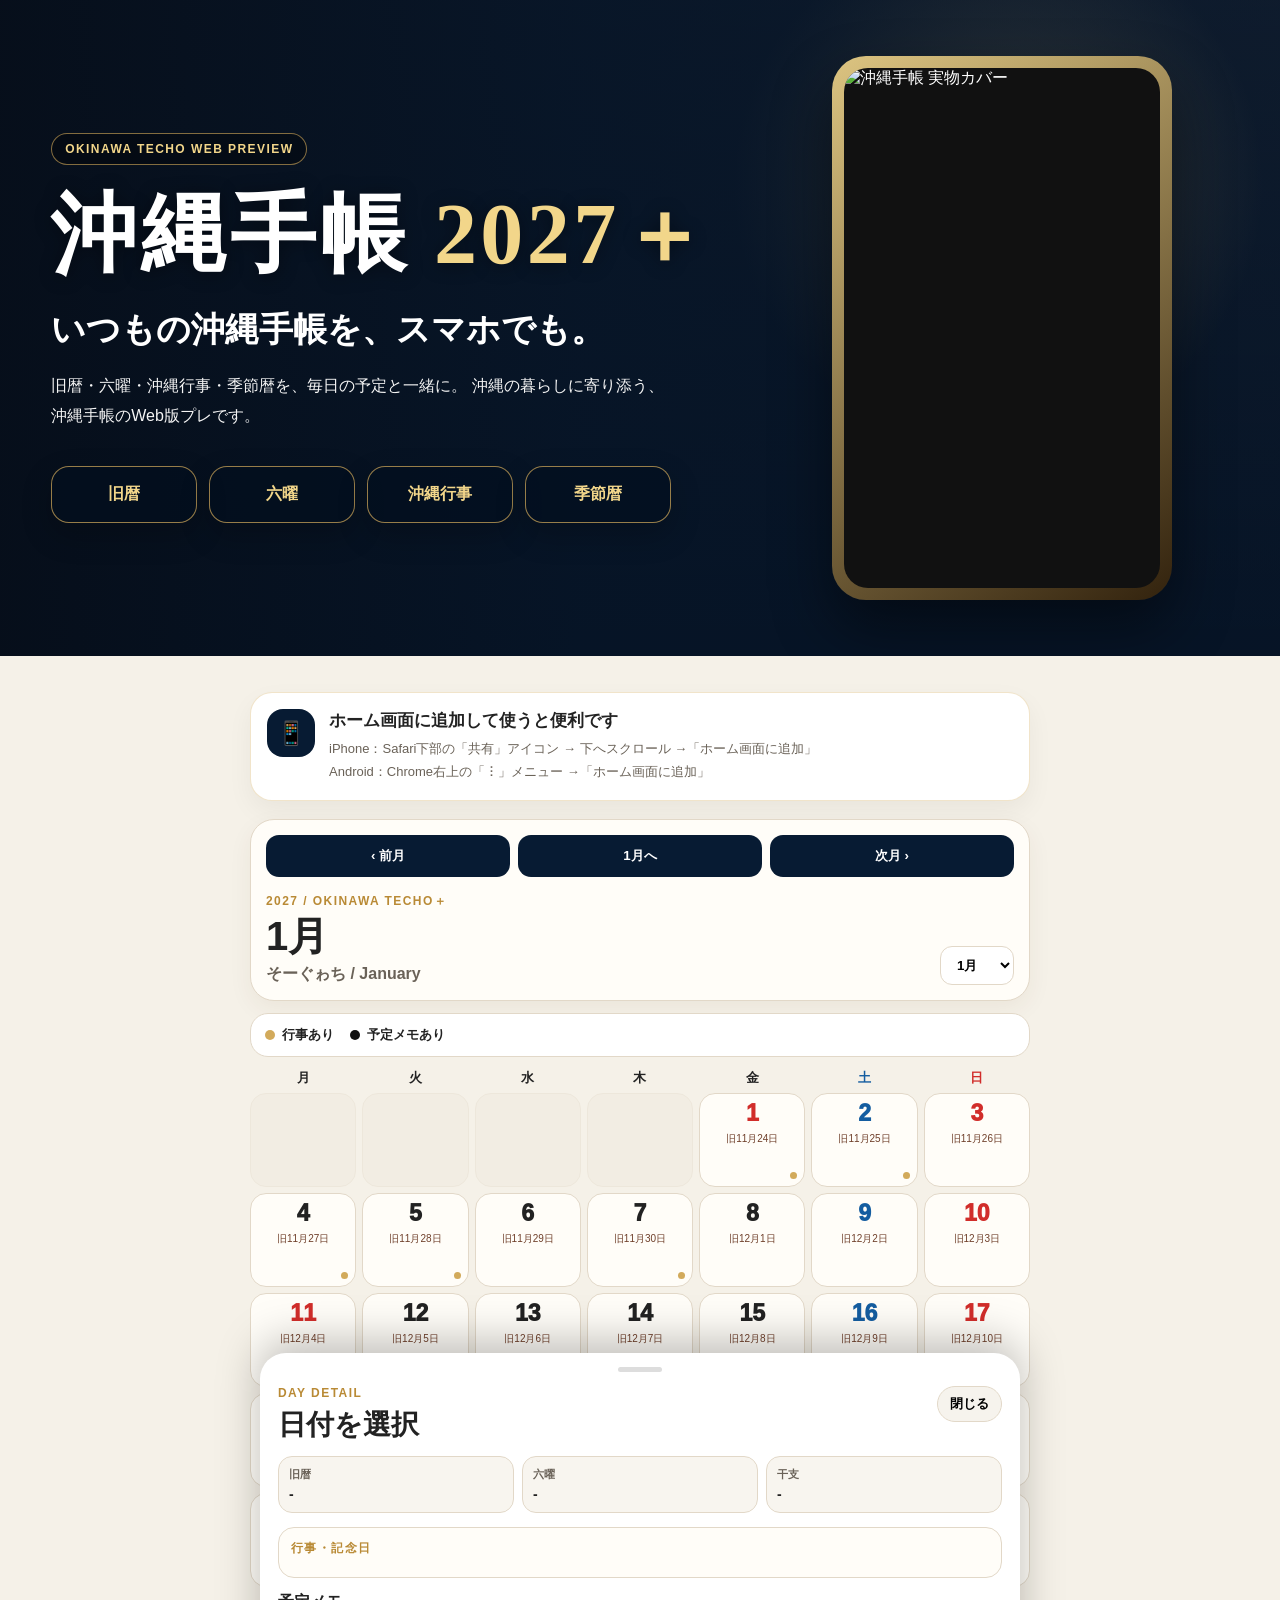
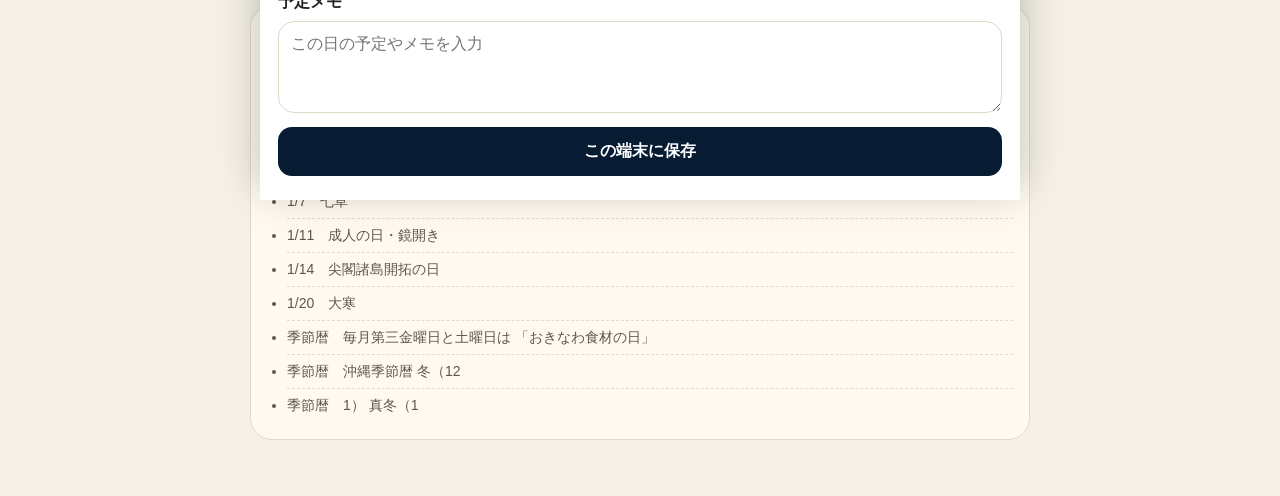
==== index.html @ 28d5d6f5 "Add files via upload" ====
<!doctype html>
<html lang="ja">
<head>
  <meta charset="utf-8">
  <meta name="viewport" content="width=device-width,initial-scale=1">
  <title>沖縄手帳 2027＋</title>
  <meta name="description" content="いつもの沖縄手帳を、スマホでも。旧暦・六曜・沖縄行事・季節暦を確認できる沖縄手帳Web版プレ。">
  <link rel="stylesheet" href="style.css">
</head>
<body>

<header class="hero">
  <div class="hero-bg"></div>

  <div class="hero-inner">
    <section class="hero-copy">
      <div class="label">OKINAWA TECHO WEB PREVIEW</div>
      <h1>沖縄手帳 <span>2027＋</span></h1>
      <p class="lead">いつもの沖縄手帳を、スマホでも。</p>
      <p class="sub">
        旧暦・六曜・沖縄行事・季節暦を、毎日の予定と一緒に。
        沖縄の暮らしに寄り添う、沖縄手帳のWeb版プレです。
      </p>

      <div class="feature-row">
        <div>旧暦</div>
        <div>六曜</div>
        <div>沖縄行事</div>
        <div>季節暦</div>
      </div>
    </section>

    <section class="cover-card" aria-label="沖縄手帳実物イメージ">
      <div class="cover-glow"></div>
      <div class="cover-frame">
        <img src="assets/okinawa-techo-cover.jpeg" alt="沖縄手帳 実物カバー">
      </div>
    </section>
  </div>
</header>

<main id="app" class="app">

  <section class="installGuide">
    <div class="installIcon">📱</div>
    <div>
      <h2>ホーム画面に追加して使うと便利です</h2>
      <p>
        iPhone：Safari下部の「共有」アイコン → 下へスクロール →「ホーム画面に追加」<br>
        Android：Chrome右上の「︙」メニュー →「ホーム画面に追加」
      </p>
    </div>
  </section>

  <section class="monthPanel">
    <div class="monthNav">
      <button id="prevMonth" type="button">‹ 前月</button>
      <button id="todayBtn" type="button">1月へ</button>
      <button id="nextMonth" type="button">次月 ›</button>
    </div>

    <div class="monthTitleArea">
      <div>
        <div class="small">2027 / OKINAWA TECHO＋</div>
        <h2 id="monthTitle">1月</h2>
        <p id="monthMeta">そーぐゎち / January</p>
      </div>
      <select id="monthSelect" aria-label="月を選択"></select>
    </div>
  </section>

  <section class="legendBox">
    <div><span class="dot gold"></span>行事あり</div>
    <div><span class="dot black"></span>予定メモあり</div>
  </section>

  <section class="weekHeader">
    <div>月</div><div>火</div><div>水</div><div>木</div><div>金</div><div>土</div><div>日</div>
  </section>

  <section id="calendarGrid" class="calendarGrid"></section>

  <section class="monthlyInfo">
    <div class="small">今月の行事・季節暦</div>
    <ul id="seasonText"></ul>
  </section>

  <section id="detailPanel" class="detailPanel">
    <div class="handle"></div>
    <div class="detailHead">
      <div>
        <div class="small">DAY DETAIL</div>
        <h3 id="detailTitle">日付を選択</h3>
      </div>
      <button id="closeDetail" type="button">閉じる</button>
    </div>

    <div class="infoGrid">
      <div><span>旧暦</span><strong id="detailLunar">-</strong></div>
      <div><span>六曜</span><strong id="detailRokuyo">-</strong></div>
      <div><span>干支</span><strong id="detailZodiac">-</strong></div>
    </div>

    <div class="eventBox">
      <div class="small">行事・記念日</div>
      <ul id="detailEvents"></ul>
    </div>

    <label class="memoLabel">予定メモ</label>
    <textarea id="memo" placeholder="この日の予定やメモを入力"></textarea>
    <button id="saveMemo" class="saveBtn" type="button">この端末に保存</button>
  </section>
</main>

<script src="data.js"></script>
<script src="script.js"></script>
</body>
</html>
---- style.css ----
:root{
  --black:#070707;
  --navy:#071b33;
  --gold:#d2aa5b;
  --gold2:#f2d68a;
  --bg:#f5f1e8;
  --paper:#fffdf8;
  --ink:#222;
  --muted:#6a6258;
  --line:#e2d8c8;
  --red:#d12d2a;
  --blue:#145da0;
  --brown:#6f3f2a;
}
*{box-sizing:border-box}
html{scroll-behavior:smooth}
body{
  margin:0;
  background:var(--bg);
  color:var(--ink);
  font-family:-apple-system,BlinkMacSystemFont,"Hiragino Sans","Yu Gothic",Meiryo,sans-serif;
}
.hero{
  position:relative;
  overflow:hidden;
  background:#071426;
  color:white;
}
.hero-bg{
  position:absolute;
  inset:0;
  background:
    linear-gradient(90deg, rgba(6,14,26,.96) 0%, rgba(6,20,38,.82) 45%, rgba(6,20,38,.38) 100%),
    radial-gradient(circle at 78% 28%, rgba(242,214,138,.34), transparent 24%),
    linear-gradient(180deg, rgba(255,255,255,.05), transparent),
    url("https://images.unsplash.com/photo-1507525428034-b723cf961d3e?q=80&w=1800&auto=format&fit=crop") center/cover;
}
.hero-inner{
  position:relative;
  z-index:2;
  width:min(1180px,92%);
  margin:auto;
  min-height:620px;
  display:grid;
  grid-template-columns:1.2fr .8fr;
  align-items:center;
  gap:42px;
  padding:56px 0;
}
.label{
  display:inline-flex;
  border:1px solid rgba(210,170,91,.62);
  color:var(--gold2);
  border-radius:999px;
  padding:8px 13px;
  font-size:12px;
  font-weight:900;
  letter-spacing:.12em;
  background:rgba(0,0,0,.32);
}
h1{
  margin:24px 0 0;
  font-family:"Yu Mincho","Hiragino Mincho ProN",serif;
  font-size:clamp(48px,9vw,86px);
  letter-spacing:.04em;
  line-height:1.05;
  text-shadow:0 2px 18px rgba(0,0,0,.42);
}
h1 span{
  color:var(--gold2);
}
.lead{
  margin:24px 0 0;
  font-size:clamp(22px,4vw,34px);
  font-weight:900;
  line-height:1.5;
}
.sub{
  max-width:620px;
  color:#f5f5f5;
  line-height:1.9;
  font-size:16px;
}
.feature-row{
  display:grid;
  grid-template-columns:repeat(4,1fr);
  gap:12px;
  margin-top:34px;
  max-width:620px;
}
.feature-row div{
  border:1px solid rgba(210,170,91,.72);
  color:var(--gold2);
  border-radius:18px;
  padding:17px 8px;
  background:rgba(2,15,31,.64);
  text-align:center;
  font-weight:900;
  box-shadow:0 12px 30px rgba(0,0,0,.22);
}
.cover-card{
  display:flex;
  justify-content:center;
}
.cover-frame{
  position:relative;
  width:min(340px,80vw);
  border-radius:34px;
  padding:12px;
  background:linear-gradient(145deg,rgba(242,214,138,.9),rgba(55,36,11,.9));
  box-shadow:0 28px 60px rgba(0,0,0,.46);
}
.cover-frame img{
  display:block;
  width:100%;
  height:520px;
  object-fit:cover;
  border-radius:24px;
  background:#111;
}
.app{
  width:min(780px,94%);
  margin:auto;
  padding:18px 0 56px;
}
.installGuide{
  display:flex;
  gap:14px;
  align-items:flex-start;
  background:white;
  border:1px solid rgba(210,170,91,.32);
  border-radius:22px;
  padding:16px;
  margin:18px 0;
  box-shadow:0 10px 26px rgba(0,0,0,.05);
}
.installIcon{
  width:48px;
  height:48px;
  border-radius:16px;
  background:var(--navy);
  color:var(--gold2);
  display:flex;
  align-items:center;
  justify-content:center;
  font-size:23px;
  flex-shrink:0;
}
.installGuide h2{
  margin:0 0 6px;
  font-size:17px;
}
.installGuide p{
  margin:0;
  line-height:1.75;
  color:var(--muted);
  font-size:13px;
}
.monthPanel{
  background:var(--paper);
  border:1px solid var(--line);
  border-radius:24px;
  padding:15px;
  box-shadow:0 8px 24px rgba(80,55,20,.06);
}
.monthNav{
  display:grid;
  grid-template-columns:1fr 1fr 1fr;
  gap:8px;
  margin-bottom:16px;
}
.monthNav button{
  border:none;
  background:var(--navy);
  color:white;
  border-radius:13px;
  padding:12px 8px;
  font-weight:900;
}
.monthTitleArea{
  display:flex;
  justify-content:space-between;
  align-items:flex-end;
  gap:12px;
}
.small{
  color:#b98a35;
  font-size:12px;
  font-weight:900;
  letter-spacing:.12em;
}
.monthTitleArea h2{
  margin:6px 0 0;
  font-size:40px;
  line-height:1;
}
.monthTitleArea p{
  margin:8px 0 0;
  font-weight:800;
  color:var(--muted);
}
select{
  border:1px solid var(--line);
  border-radius:12px;
  padding:10px 12px;
  background:white;
  font-weight:900;
}
.legendBox{
  display:flex;
  gap:16px;
  background:white;
  border:1px solid var(--line);
  border-radius:18px;
  padding:12px 14px;
  margin:12px 0;
  font-size:13px;
  font-weight:900;
}
.legendBox div{
  display:flex;
  align-items:center;
  gap:7px;
}
.dot{
  width:10px;
  height:10px;
  border-radius:50%;
  display:inline-block;
}
.dot.gold{background:var(--gold)}
.dot.black{background:#111}
.weekHeader{
  display:grid;
  grid-template-columns:repeat(7,1fr);
  gap:6px;
  margin:12px 0 6px;
  font-size:13px;
  font-weight:950;
  text-align:center;
}
.weekHeader div:nth-child(-n+5){color:#222}
.weekHeader div:nth-child(6){color:var(--blue)}
.weekHeader div:nth-child(7){color:var(--red)}
.calendarGrid{
  display:grid;
  grid-template-columns:repeat(7,1fr);
  gap:6px;
}
.dayCell{
  min-height:76px;
  border:1px solid var(--line);
  border-radius:16px;
  background:var(--paper);
  padding:8px 4px;
  text-align:center;
  cursor:pointer;
  position:relative;
  overflow:hidden;
  display:flex;
  flex-direction:column;
  align-items:center;
}
.dayCell.empty{
  opacity:.38;
  cursor:default;
  background:#eee8dc;
}
.dayNum{
  display:block;
  width:100%;
  text-align:center;
  font-size:23px;
  font-weight:950;
  line-height:1;
}
.dayCell.sun .dayNum{color:var(--red)}
.dayCell.sat .dayNum{color:var(--blue)}
.dayCell:not(.sun):not(.sat) .dayNum{color:#222}
.lunarMini{
  display:block;
  max-width:100%;
  margin-top:7px;
  color:var(--brown);
  font-size:10px;
  white-space:nowrap;
  overflow:hidden;
  text-overflow:ellipsis;
  text-align:center;
}
.eventDot,.memoDot{
  position:absolute;
  bottom:7px;
  width:7px;
  height:7px;
  border-radius:50%;
}
.eventDot{right:7px;background:var(--gold)}
.memoDot{left:7px;background:#111}
.monthlyInfo{
  margin-top:18px;
  background:#fffaf0;
  border:1px solid var(--line);
  border-radius:22px;
  padding:16px;
}
.monthlyInfo ul{
  margin:10px 0 0;
  padding-left:20px;
  color:#5f554a;
  line-height:1.65;
  font-size:14px;
}
.monthlyInfo li{
  padding:5px 0;
  border-bottom:1px dashed rgba(111,63,42,.18);
}
.monthlyInfo li:last-child{border-bottom:0}
.detailPanel{
  position:fixed;
  left:0;
  right:0;
  bottom:-100%;
  z-index:50;
  max-height:82vh;
  overflow:auto;
  background:white;
  border-radius:26px 26px 0 0;
  padding:10px 18px 24px;
  box-shadow:0 -12px 44px rgba(0,0,0,.25);
  transition:.25s ease;
}
.detailPanel.open{bottom:0}
.handle{
  width:44px;
  height:5px;
  background:#ddd;
  border-radius:999px;
  margin:4px auto 14px;
}
.detailHead{
  display:flex;
  justify-content:space-between;
  align-items:flex-start;
}
.detailHead h3{
  margin:6px 0 12px;
  font-size:28px;
}
#closeDetail{
  border:1px solid var(--line);
  background:#f6f3ed;
  border-radius:999px;
  padding:8px 12px;
  font-weight:800;
}
.infoGrid{
  display:grid;
  grid-template-columns:repeat(3,1fr);
  gap:8px;
}
.infoGrid div{
  background:#f8f5ef;
  border:1px solid var(--line);
  border-radius:14px;
  padding:10px;
}
.infoGrid span{
  display:block;
  color:var(--muted);
  font-size:11px;
  font-weight:800;
}
.infoGrid strong{
  display:block;
  margin-top:4px;
  font-size:14px;
}
.eventBox{
  margin-top:14px;
  border:1px solid var(--line);
  background:#fffdf8;
  border-radius:16px;
  padding:12px;
}
.eventBox ul{
  margin:8px 0 0;
  padding-left:20px;
}
.eventBox li{margin:4px 0}
.memoLabel{
  display:block;
  margin:14px 0 8px;
  font-weight:900;
}
textarea{
  width:100%;
  min-height:92px;
  border:1px solid var(--line);
  border-radius:16px;
  padding:12px;
  font-size:16px;
}
.saveBtn{
  width:100%;
  margin-top:10px;
  border:none;
  background:var(--navy);
  color:white;
  border-radius:14px;
  padding:14px;
  font-weight:900;
  font-size:16px;
}
@media(max-width:780px){
  .hero-inner{
    grid-template-columns:1fr;
    min-height:auto;
    padding:42px 0 38px;
  }
  .feature-row{
    grid-template-columns:repeat(2,1fr);
  }
  .cover-frame{
    width:min(270px,72vw);
  }
  .cover-frame img{
    height:390px;
  }
}
@media(min-width:820px){
  .detailPanel{
    width:760px;
    margin:auto;
  }
  .dayCell{min-height:94px}
}
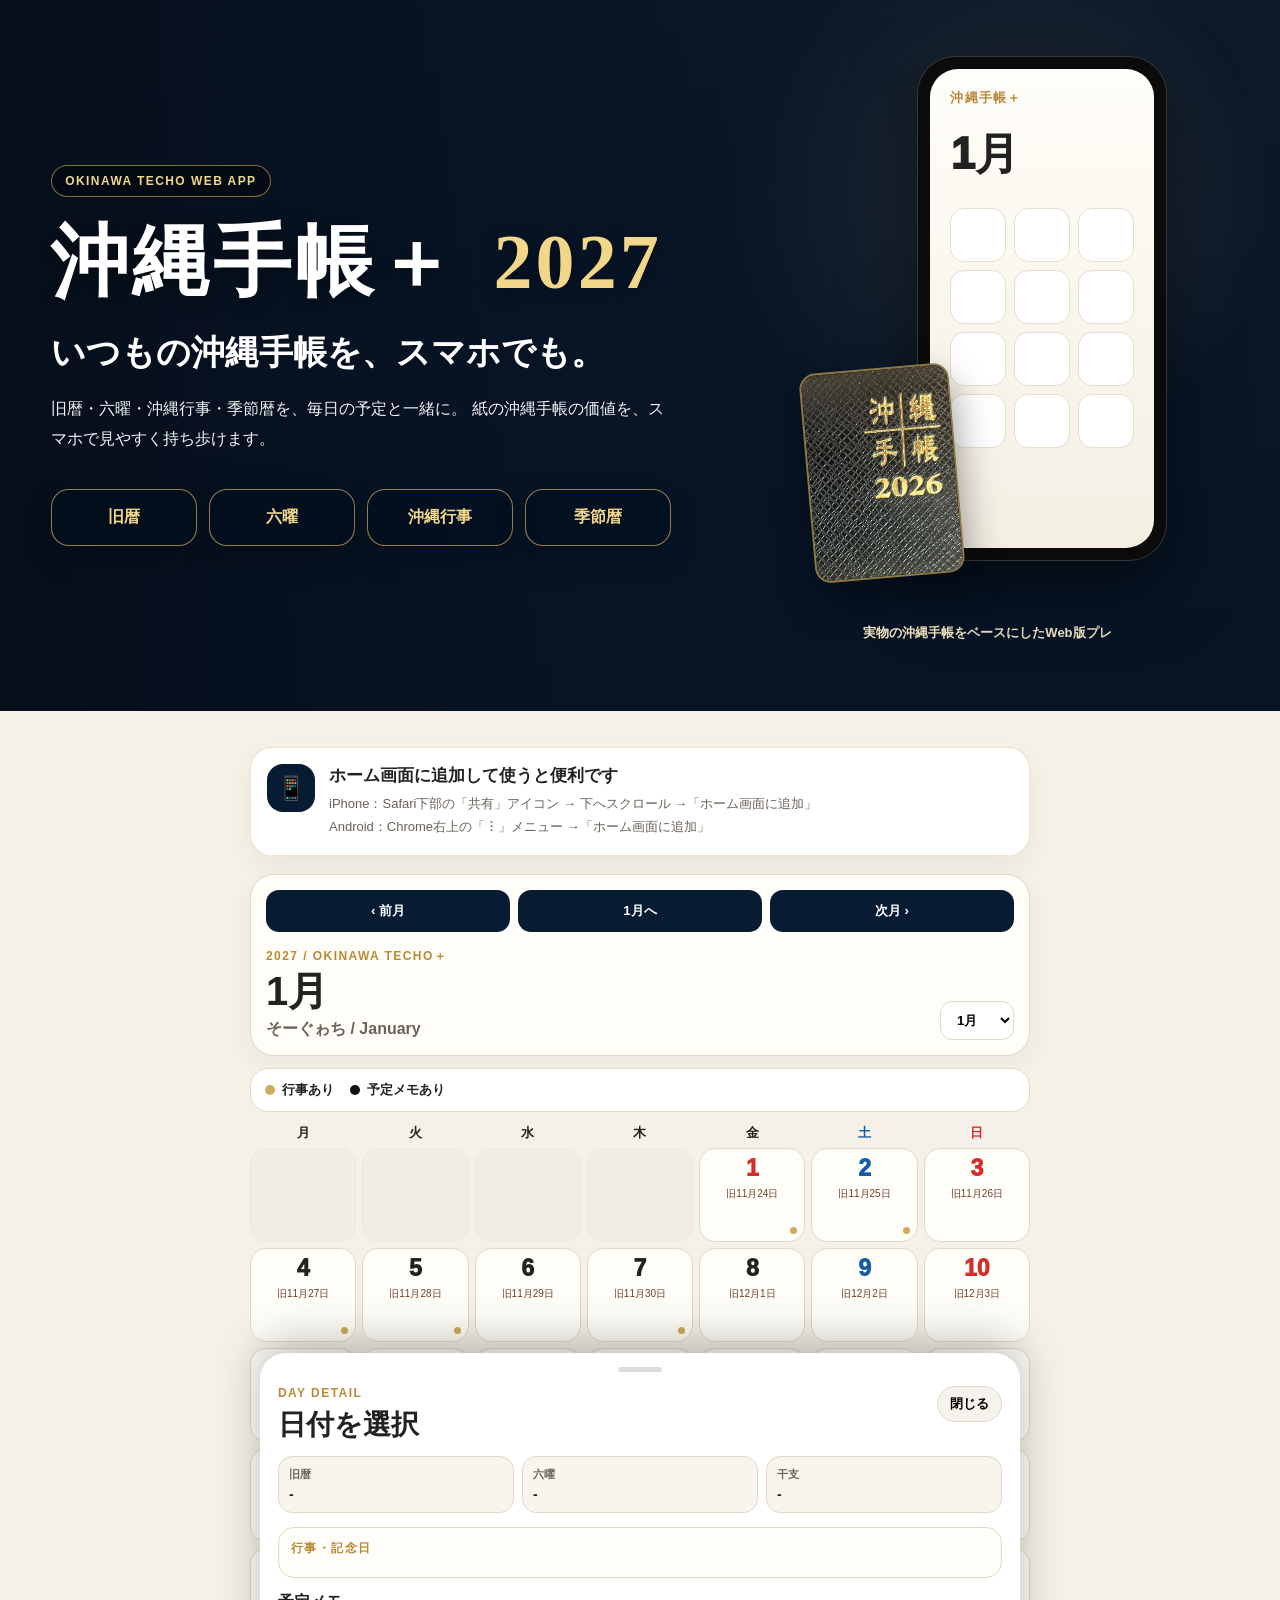
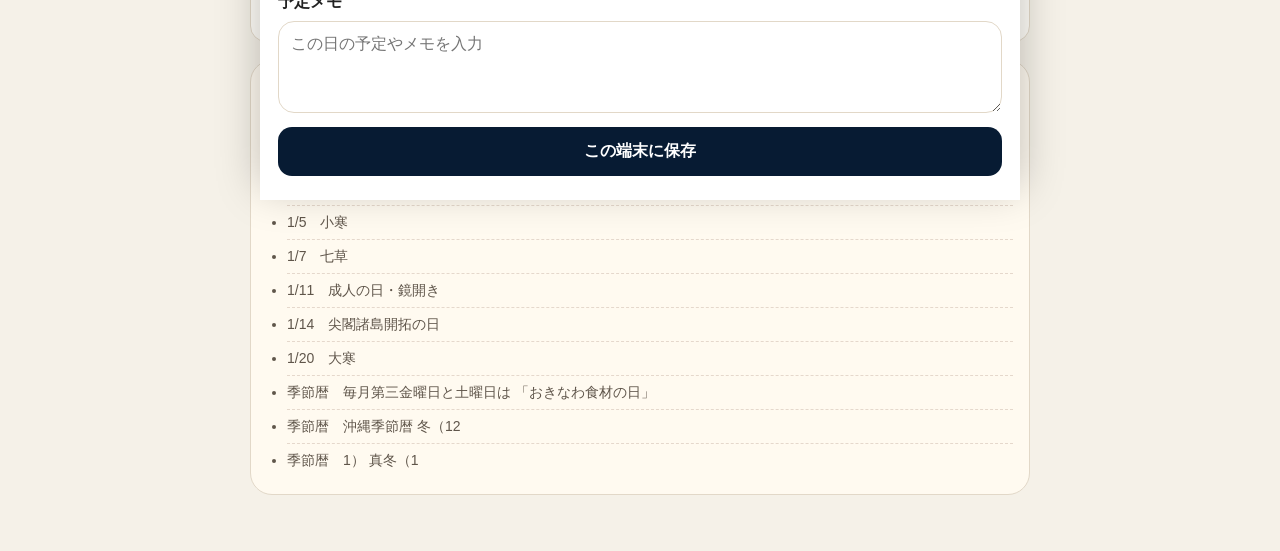
==== commit b5e4d323: "Add files via upload" ====
--- a/index.html
+++ b/index.html
@@ -14,12 +14,12 @@
 
   <div class="hero-inner">
     <section class="hero-copy">
-      <div class="label">OKINAWA TECHO WEB PREVIEW</div>
-      <h1>沖縄手帳 <span>2027＋</span></h1>
+      <div class="label">OKINAWA TECHO WEB APP</div>
+      <h1 class="heroTitle">沖縄手帳＋ <span>2027</span></h1>
       <p class="lead">いつもの沖縄手帳を、スマホでも。</p>
       <p class="sub">
         旧暦・六曜・沖縄行事・季節暦を、毎日の予定と一緒に。
-        沖縄の暮らしに寄り添う、沖縄手帳のWeb版プレです。
+        紙の沖縄手帳の価値を、スマホで見やすく持ち歩けます。
       </p>
 
       <div class="feature-row">
@@ -30,11 +30,24 @@
       </div>
     </section>
 
-    <section class="cover-card" aria-label="沖縄手帳実物イメージ">
-      <div class="cover-glow"></div>
-      <div class="cover-frame">
-        <img src="assets/okinawa-techo-cover.jpeg" alt="沖縄手帳 実物カバー">
+    <section class="techo-visual" aria-label="沖縄手帳実物イメージ">
+      <div class="visual-card">
+        <div class="phone-shell">
+          <div class="phone-screen">
+            <div class="screen-top">沖縄手帳＋</div>
+            <div class="screen-month">1月</div>
+            <div class="screen-grid">
+              <span></span><span></span><span></span><span></span><span></span><span></span>
+              <span></span><span></span><span></span><span></span><span></span><span></span>
+            </div>
+          </div>
+        </div>
+
+        <div class="book-mini">
+          <img src="assets/okinawa-techo-cover.jpeg" alt="沖縄手帳 実物カバー">
+        </div>
       </div>
+      <p class="visual-caption">実物の沖縄手帳をベースにしたWeb版プレ</p>
     </section>
   </div>
 </header>
--- a/style.css
+++ b/style.css
@@ -435,3 +435,207 @@
   }
   .dayCell{min-height:94px}
 }
+
+
+.heroTitle{
+  white-space: nowrap;
+}
+
+.heroTitle span{
+  display:inline !important;
+  margin-left:.18em;
+}
+
+/* v3 hero redesign: app-like LP + modest real notebook image */
+.hero{
+  position:relative!important;
+  overflow:hidden!important;
+  background:#071426!important;
+  color:white!important;
+}
+.hero-bg{
+  position:absolute!important;
+  inset:0!important;
+  background:
+    linear-gradient(90deg, rgba(6,14,26,.96) 0%, rgba(6,20,38,.86) 45%, rgba(6,20,38,.50) 100%),
+    radial-gradient(circle at 78% 28%, rgba(242,214,138,.34), transparent 24%),
+    linear-gradient(180deg, rgba(255,255,255,.05), transparent),
+    url("https://images.unsplash.com/photo-1507525428034-b723cf961d3e?q=80&w=1800&auto=format&fit=crop") center/cover!important;
+}
+.hero-inner{
+  position:relative!important;
+  z-index:2!important;
+  width:min(1180px,92%)!important;
+  margin:auto!important;
+  min-height:620px!important;
+  display:grid!important;
+  grid-template-columns:1.15fr .85fr!important;
+  align-items:center!important;
+  gap:42px!important;
+  padding:56px 0!important;
+}
+.hero-copy{
+  max-width:680px!important;
+}
+.label{
+  display:inline-flex!important;
+  border:1px solid rgba(210,170,91,.62)!important;
+  color:var(--gold2)!important;
+  border-radius:999px!important;
+  padding:8px 13px!important;
+  font-size:12px!important;
+  font-weight:900!important;
+  letter-spacing:.12em!important;
+  background:rgba(0,0,0,.32)!important;
+}
+.heroTitle{
+  white-space:nowrap!important;
+  margin:24px 0 0!important;
+  font-family:"Yu Mincho","Hiragino Mincho ProN",serif!important;
+  font-size:clamp(42px,8vw,78px)!important;
+  letter-spacing:.04em!important;
+  line-height:1.05!important;
+  text-shadow:0 2px 18px rgba(0,0,0,.42)!important;
+}
+.heroTitle span{
+  display:inline!important;
+  margin-left:.18em!important;
+  color:var(--gold2)!important;
+}
+.lead{
+  margin:24px 0 0!important;
+  font-size:clamp(22px,4vw,34px)!important;
+  font-weight:900!important;
+  line-height:1.5!important;
+}
+.sub{
+  max-width:620px!important;
+  color:#f5f5f5!important;
+  line-height:1.9!important;
+  font-size:16px!important;
+}
+.feature-row{
+  display:grid!important;
+  grid-template-columns:repeat(4,1fr)!important;
+  gap:12px!important;
+  margin-top:34px!important;
+  max-width:620px!important;
+}
+.feature-row div{
+  border:1px solid rgba(210,170,91,.72)!important;
+  color:var(--gold2)!important;
+  border-radius:18px!important;
+  padding:17px 8px!important;
+  background:rgba(2,15,31,.64)!important;
+  text-align:center!important;
+  font-weight:900!important;
+  box-shadow:0 12px 30px rgba(0,0,0,.22)!important;
+}
+.techo-visual{
+  display:flex!important;
+  flex-direction:column!important;
+  align-items:center!important;
+  justify-content:center!important;
+}
+.visual-card{
+  position:relative!important;
+  width:360px!important;
+  height:560px!important;
+}
+.phone-shell{
+  position:absolute!important;
+  right:0!important;
+  top:0!important;
+  width:250px!important;
+  height:505px!important;
+  border-radius:38px!important;
+  background:#0b0b0b!important;
+  padding:12px!important;
+  box-shadow:0 28px 70px rgba(0,0,0,.52)!important;
+  border:1px solid rgba(255,255,255,.18)!important;
+}
+.phone-screen{
+  height:100%!important;
+  border-radius:28px!important;
+  background:linear-gradient(180deg,#fffdf8,#f4efe3)!important;
+  padding:20px!important;
+  color:#222!important;
+}
+.screen-top{
+  color:#b88a3b!important;
+  font-size:13px!important;
+  font-weight:900!important;
+  letter-spacing:.08em!important;
+}
+.screen-month{
+  margin-top:18px!important;
+  font-size:44px!important;
+  font-weight:950!important;
+}
+.screen-grid{
+  display:grid!important;
+  grid-template-columns:repeat(3,1fr)!important;
+  gap:8px!important;
+  margin-top:24px!important;
+}
+.screen-grid span{
+  height:54px!important;
+  border-radius:14px!important;
+  background:white!important;
+  border:1px solid #e6ddcf!important;
+}
+.book-mini{
+  position:absolute!important;
+  left:0!important;
+  bottom:38px!important;
+  width:150px!important;
+  height:210px!important;
+  border-radius:16px!important;
+  overflow:hidden!important;
+  background:#111!important;
+  box-shadow:0 18px 38px rgba(0,0,0,.42)!important;
+  border:2px solid rgba(224,190,105,.6)!important;
+  transform:rotate(-5deg)!important;
+}
+.book-mini img{
+  width:100%!important;
+  height:100%!important;
+  object-fit:cover!important;
+  display:block!important;
+}
+.visual-caption{
+  margin-top:8px!important;
+  color:#f3e6c2!important;
+  font-size:13px!important;
+  font-weight:800!important;
+}
+.cover-card,.cover-frame{display:none!important}
+@media(max-width:780px){
+  .hero-inner{
+    grid-template-columns:1fr!important;
+    min-height:auto!important;
+    padding:42px 0 38px!important;
+    gap:26px!important;
+  }
+  .feature-row{
+    grid-template-columns:repeat(2,1fr)!important;
+  }
+  .visual-card{
+    width:300px!important;
+    height:430px!important;
+  }
+  .phone-shell{
+    width:205px!important;
+    height:410px!important;
+  }
+  .book-mini{
+    width:120px!important;
+    height:168px!important;
+    bottom:32px!important;
+  }
+}
+@media(max-width:420px){
+  .heroTitle{
+    font-size:40px!important;
+  }
+}
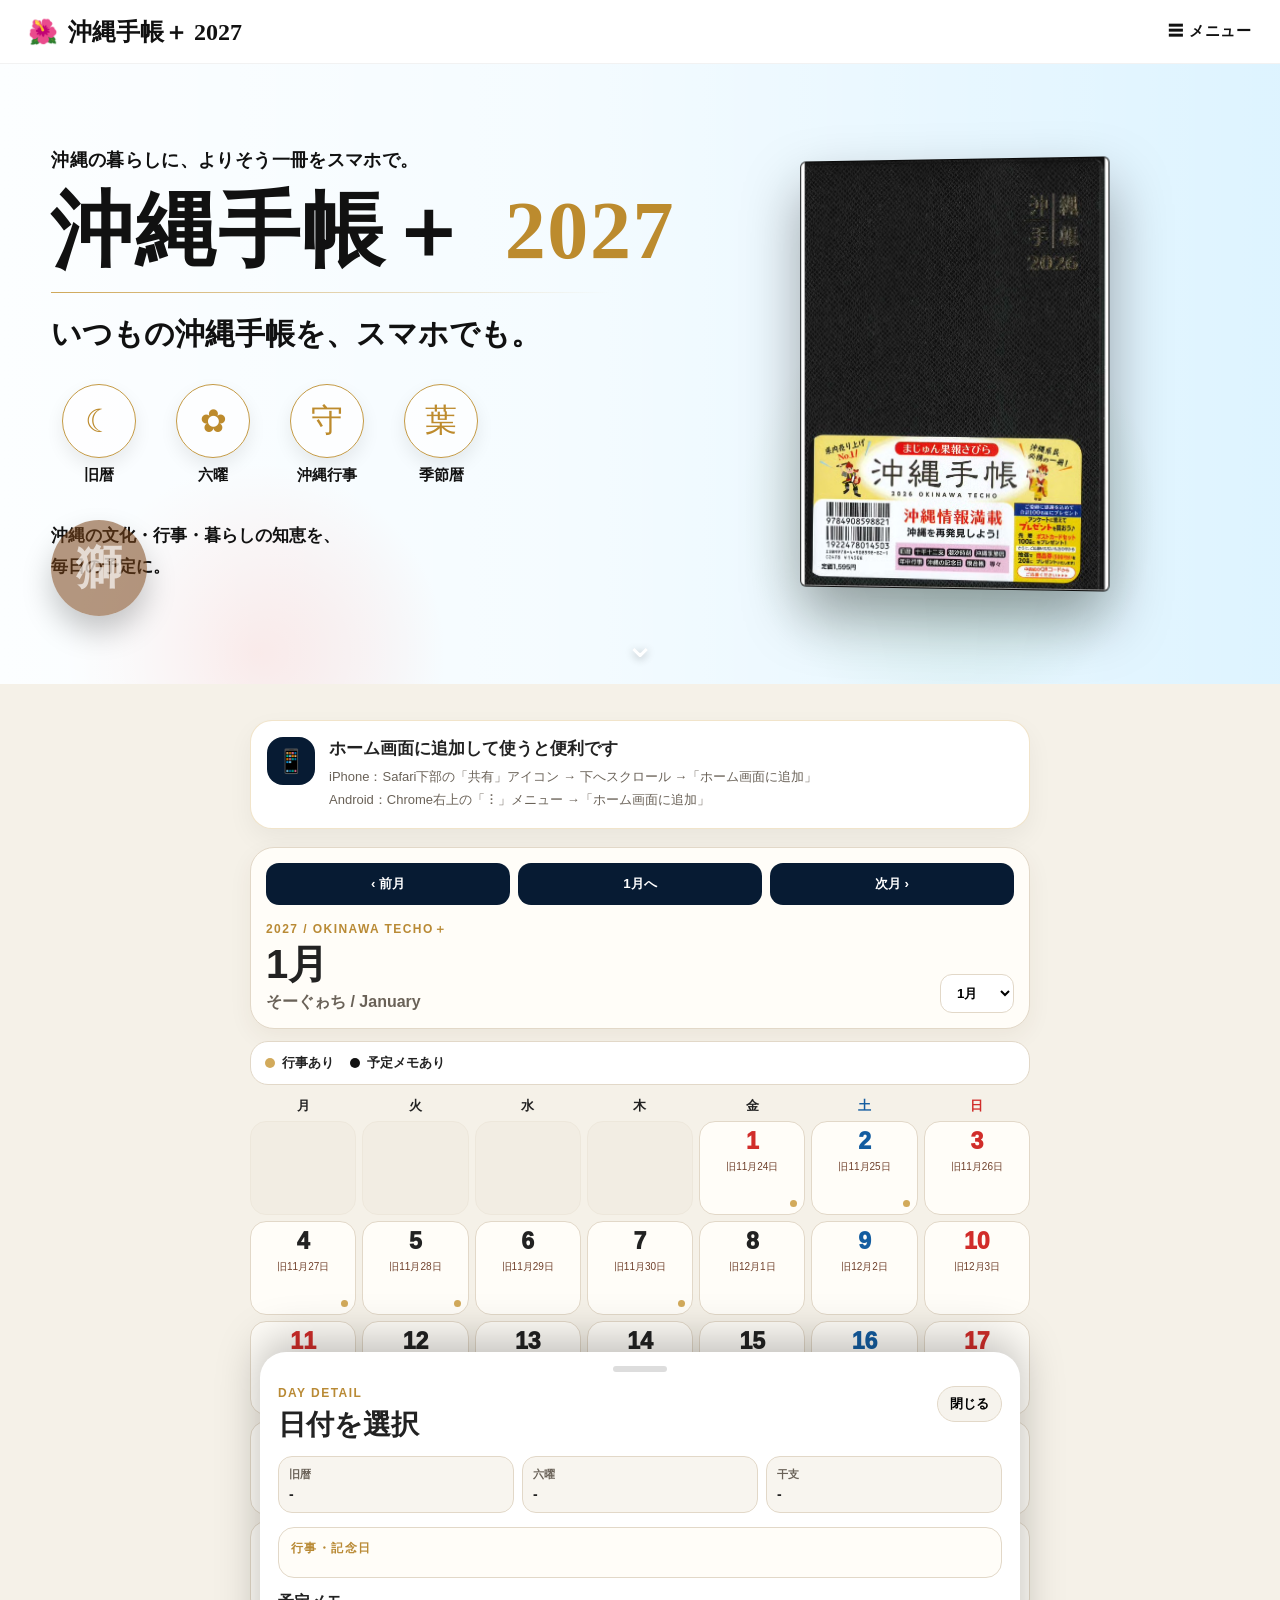
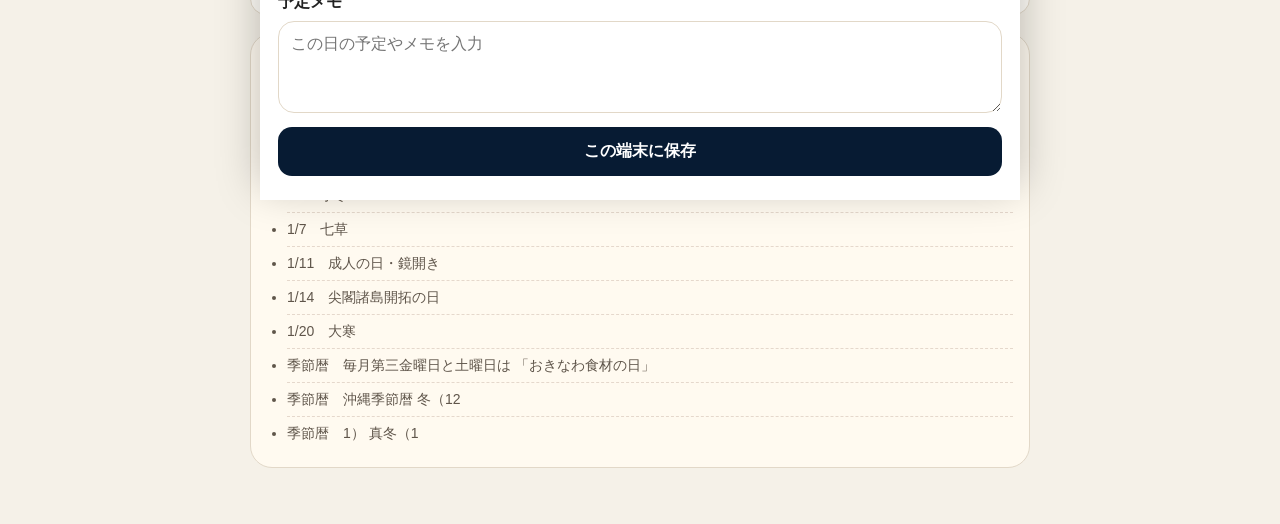
==== commit 8393a090: "Add files via upload" ====
--- a/index.html
+++ b/index.html
@@ -9,48 +9,47 @@
 </head>
 <body>
 
-<header class="hero">
+<header class="topHeader">
+  <div class="topBrand">
+    <span class="hibiscus">🌺</span>
+    <span>沖縄手帳＋ 2027</span>
+  </div>
+  <div class="menuLabel">☰ メニュー</div>
+</header>
+
+<section class="hero heroBright">
   <div class="hero-bg"></div>
 
-  <div class="hero-inner">
+  <div class="hero-inner heroBrightInner">
     <section class="hero-copy">
-      <div class="label">OKINAWA TECHO WEB APP</div>
+      <p class="hero-kicker">沖縄の暮らしに、よりそう一冊をスマホで。</p>
       <h1 class="heroTitle">沖縄手帳＋ <span>2027</span></h1>
+      <div class="goldLine"></div>
       <p class="lead">いつもの沖縄手帳を、スマホでも。</p>
-      <p class="sub">
-        旧暦・六曜・沖縄行事・季節暦を、毎日の予定と一緒に。
-        紙の沖縄手帳の価値を、スマホで見やすく持ち歩けます。
+
+      <div class="feature-icons">
+        <div><span>☾</span><b>旧暦</b></div>
+        <div><span>✿</span><b>六曜</b></div>
+        <div><span>守</span><b>沖縄行事</b></div>
+        <div><span>葉</span><b>季節暦</b></div>
+      </div>
+
+      <p class="sub hero-bottom-copy">
+        沖縄の文化・行事・暮らしの知恵を、<br>
+        毎日の予定に。
       </p>
+    </section>
 
-      <div class="feature-row">
-        <div>旧暦</div>
-        <div>六曜</div>
-        <div>沖縄行事</div>
-        <div>季節暦</div>
+    <section class="bookHero" aria-label="沖縄手帳実物イメージ">
+      <div class="bookStand">
+        <img src="assets/okinawa-techo-cover.jpeg" alt="沖縄手帳 実物カバー">
       </div>
     </section>
 
-    <section class="techo-visual" aria-label="沖縄手帳実物イメージ">
-      <div class="visual-card">
-        <div class="phone-shell">
-          <div class="phone-screen">
-            <div class="screen-top">沖縄手帳＋</div>
-            <div class="screen-month">1月</div>
-            <div class="screen-grid">
-              <span></span><span></span><span></span><span></span><span></span><span></span>
-              <span></span><span></span><span></span><span></span><span></span><span></span>
-            </div>
-          </div>
-        </div>
-
-        <div class="book-mini">
-          <img src="assets/okinawa-techo-cover.jpeg" alt="沖縄手帳 実物カバー">
-        </div>
-      </div>
-      <p class="visual-caption">実物の沖縄手帳をベースにしたWeb版プレ</p>
-    </section>
+    <div class="shisaMark">獅</div>
+    <div class="scrollMark">⌄</div>
   </div>
-</header>
+</section>
 
 <main id="app" class="app">
 
@@ -98,6 +97,7 @@
     <ul id="seasonText"></ul>
   </section>
 
+  <div id="detailBackdrop" class="detailBackdrop"></div>
   <section id="detailPanel" class="detailPanel">
     <div class="handle"></div>
     <div class="detailHead">
--- a/style.css
+++ b/style.css
@@ -639,3 +639,229 @@
     font-size:40px!important;
   }
 }
+
+/* v4: generated mockup style hero */
+.topHeader{
+  height:64px;
+  display:flex;
+  align-items:center;
+  justify-content:space-between;
+  padding:0 28px;
+  background:#fff;
+  color:#111;
+  border-bottom:1px solid rgba(0,0,0,.05);
+  font-weight:900;
+  position:relative;
+  z-index:5;
+}
+.topBrand{
+  display:flex;
+  align-items:center;
+  gap:10px;
+  font-family:"Yu Mincho","Hiragino Mincho ProN",serif;
+  font-size:24px;
+}
+.hibiscus{font-size:24px}
+.menuLabel{font-size:15px;letter-spacing:.05em}
+.heroBright{
+  position:relative!important;
+  overflow:hidden!important;
+  background:#d9f2ff!important;
+  color:#111!important;
+}
+.heroBright .hero-bg{
+  position:absolute!important;
+  inset:0!important;
+  background:
+    linear-gradient(90deg, rgba(255,255,255,.92) 0%, rgba(255,255,255,.74) 42%, rgba(255,255,255,.12) 100%),
+    radial-gradient(circle at 20% 95%, rgba(225,38,22,.55), transparent 16%),
+    radial-gradient(circle at 74% 72%, rgba(15,120,50,.28), transparent 20%),
+    url("https://images.unsplash.com/photo-1507525428034-b723cf961d3e?q=80&w=1800&auto=format&fit=crop") center/cover!important;
+}
+.heroBrightInner{
+  position:relative!important;
+  z-index:2!important;
+  width:min(1180px,92%)!important;
+  min-height:620px!important;
+  display:grid!important;
+  grid-template-columns:1.05fr .95fr!important;
+  align-items:center!important;
+  gap:28px!important;
+  padding:58px 0!important;
+}
+.hero-kicker{
+  margin:0 0 16px!important;
+  color:#111!important;
+  font-weight:800!important;
+  font-size:18px!important;
+  letter-spacing:.02em!important;
+}
+.heroTitle{
+  color:#111!important;
+  white-space:nowrap!important;
+  margin:0!important;
+  font-family:"Yu Mincho","Hiragino Mincho ProN",serif!important;
+  font-size:clamp(48px,7vw,82px)!important;
+  font-weight:900!important;
+  letter-spacing:.02em!important;
+  line-height:1.05!important;
+  text-shadow:none!important;
+}
+.heroTitle span{
+  color:#bc8b2e!important;
+  display:inline!important;
+  margin-left:.16em!important;
+}
+.goldLine{
+  width:min(560px,92%);
+  height:1px;
+  background:linear-gradient(90deg,#cfa85a,transparent);
+  margin:18px 0!important;
+}
+.lead{
+  color:#111!important;
+  font-size:clamp(22px,3vw,30px)!important;
+  font-weight:900!important;
+  margin:0 0 28px!important;
+}
+.feature-icons{
+  display:grid!important;
+  grid-template-columns:repeat(4,96px)!important;
+  gap:18px!important;
+  margin:28px 0 36px!important;
+}
+.feature-icons div{
+  text-align:center!important;
+}
+.feature-icons span{
+  width:74px!important;
+  height:74px!important;
+  border:1.5px solid #c49a45!important;
+  border-radius:50%!important;
+  display:flex!important;
+  align-items:center!important;
+  justify-content:center!important;
+  margin:0 auto 8px!important;
+  color:#bd8b2d!important;
+  background:rgba(255,255,255,.72)!important;
+  font-size:32px!important;
+  font-family:"Yu Mincho","Hiragino Mincho ProN",serif!important;
+  box-shadow:0 8px 18px rgba(0,0,0,.08)!important;
+}
+.feature-icons b{
+  color:#111!important;
+  font-size:15px!important;
+}
+.hero-bottom-copy{
+  color:#111!important;
+  font-weight:700!important;
+  font-size:17px!important;
+  line-height:1.8!important;
+}
+.bookHero{
+  display:flex!important;
+  align-items:center!important;
+  justify-content:center!important;
+}
+.bookStand{
+  width:min(310px,62vw)!important;
+  height:430px!important;
+  border-radius:6px!important;
+  overflow:hidden!important;
+  background:#111!important;
+  box-shadow:0 28px 58px rgba(0,0,0,.35)!important;
+  border:1px solid rgba(0,0,0,.35)!important;
+  transform:perspective(900px) rotateY(-4deg)!important;
+}
+.bookStand img{
+  width:100%!important;
+  height:100%!important;
+  object-fit:cover!important;
+  object-position:center!important;
+  display:block!important;
+}
+.shisaMark{
+  position:absolute;
+  left:0;
+  bottom:68px;
+  width:96px;
+  height:96px;
+  border-radius:50%;
+  background:rgba(120,66,22,.55);
+  color:rgba(255,255,255,.66);
+  display:flex;
+  align-items:center;
+  justify-content:center;
+  font-size:46px;
+  font-weight:900;
+  font-family:"Yu Mincho","Hiragino Mincho ProN",serif;
+  box-shadow:0 16px 30px rgba(0,0,0,.22);
+}
+.scrollMark{
+  position:absolute;
+  left:50%;
+  bottom:18px;
+  transform:translateX(-50%);
+  color:#fff;
+  font-size:36px;
+  text-shadow:0 2px 8px rgba(0,0,0,.3);
+}
+.techo-visual,.visual-card,.phone-shell,.phone-screen,.book-mini,.cover-card,.cover-frame{display:none!important}
+
+/* detail panel: backdrop + swipe cue */
+.detailBackdrop{
+  position:fixed;
+  inset:0;
+  background:rgba(0,0,0,.18);
+  opacity:0;
+  pointer-events:none;
+  transition:.22s ease;
+  z-index:49;
+}
+.detailBackdrop.open{
+  opacity:1;
+  pointer-events:auto;
+}
+.detailPanel{
+  touch-action:pan-y;
+}
+.handle{
+  width:54px!important;
+  height:6px!important;
+}
+@media(max-width:780px){
+  .topHeader{height:56px;padding:0 16px}
+  .topBrand{font-size:20px}
+  .menuLabel{font-size:13px}
+  .heroBrightInner{
+    grid-template-columns:1fr!important;
+    min-height:auto!important;
+    padding:36px 0 32px!important;
+  }
+  .feature-icons{
+    grid-template-columns:repeat(4,1fr)!important;
+    gap:8px!important;
+  }
+  .feature-icons span{
+    width:58px!important;
+    height:58px!important;
+    font-size:24px!important;
+  }
+  .feature-icons b{font-size:12px!important}
+  .bookStand{
+    width:min(210px,52vw)!important;
+    height:292px!important;
+  }
+  .shisaMark{
+    width:72px;
+    height:72px;
+    font-size:34px;
+    left:8px;
+    bottom:44px;
+  }
+}
+@media(max-width:430px){
+  .heroTitle{font-size:38px!important}
+  .hero-kicker{font-size:14px!important}
+  .lead{font-size:20px!important}
+}
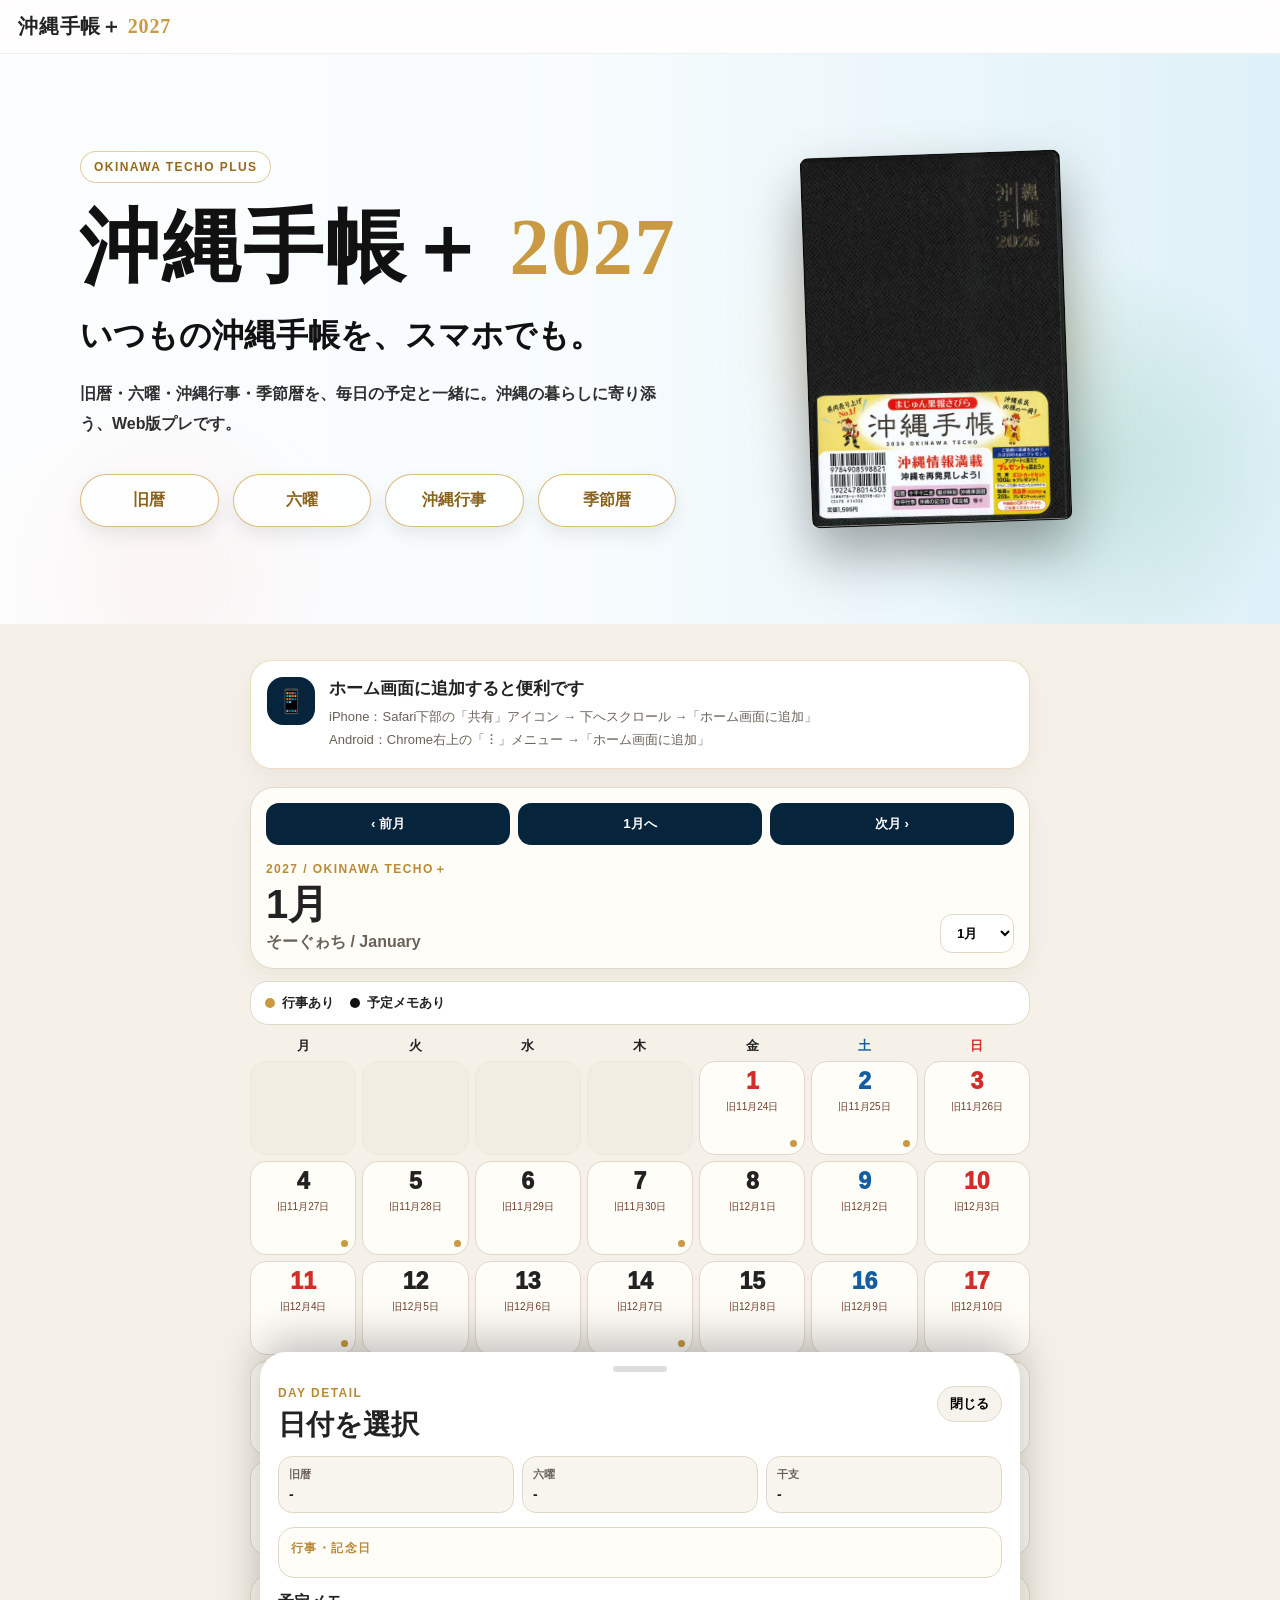
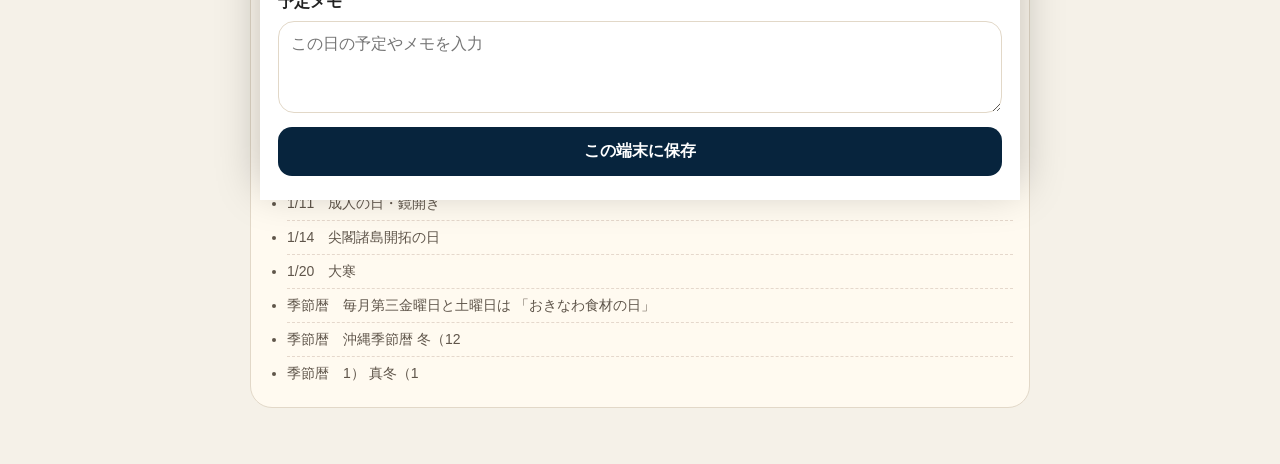
==== commit 784bdff0: "Add files via upload" ====
--- a/index.html
+++ b/index.html
@@ -3,64 +3,41 @@
 <head>
   <meta charset="utf-8">
   <meta name="viewport" content="width=device-width,initial-scale=1">
-  <title>沖縄手帳 2027＋</title>
+  <title>沖縄手帳＋ 2027</title>
   <meta name="description" content="いつもの沖縄手帳を、スマホでも。旧暦・六曜・沖縄行事・季節暦を確認できる沖縄手帳Web版プレ。">
   <link rel="stylesheet" href="style.css">
 </head>
 <body>
 
-<header class="topHeader">
-  <div class="topBrand">
-    <span class="hibiscus">🌺</span>
-    <span>沖縄手帳＋ 2027</span>
-  </div>
-  <div class="menuLabel">☰ メニュー</div>
+<header class="appHeader">
+  <div class="brandMini">沖縄手帳＋ <span>2027</span></div>
 </header>
 
-<section class="hero heroBright">
-  <div class="hero-bg"></div>
-
-  <div class="hero-inner heroBrightInner">
-    <section class="hero-copy">
-      <p class="hero-kicker">沖縄の暮らしに、よりそう一冊をスマホで。</p>
-      <h1 class="heroTitle">沖縄手帳＋ <span>2027</span></h1>
-      <div class="goldLine"></div>
+<section class="hero">
+  <div class="heroBg"></div>
+  <div class="heroInner">
+    <div class="heroText">
+      <div class="eyebrow">OKINAWA TECHO PLUS</div>
+      <h1>沖縄手帳＋ <span>2027</span></h1>
       <p class="lead">いつもの沖縄手帳を、スマホでも。</p>
-
-      <div class="feature-icons">
-        <div><span>☾</span><b>旧暦</b></div>
-        <div><span>✿</span><b>六曜</b></div>
-        <div><span>守</span><b>沖縄行事</b></div>
-        <div><span>葉</span><b>季節暦</b></div>
+      <p class="copy">旧暦・六曜・沖縄行事・季節暦を、毎日の予定と一緒に。沖縄の暮らしに寄り添う、Web版プレです。</p>
+      <div class="featurePills">
+        <div>旧暦</div><div>六曜</div><div>沖縄行事</div><div>季節暦</div>
       </div>
-
-      <p class="sub hero-bottom-copy">
-        沖縄の文化・行事・暮らしの知恵を、<br>
-        毎日の予定に。
-      </p>
-    </section>
-
-    <section class="bookHero" aria-label="沖縄手帳実物イメージ">
-      <div class="bookStand">
-        <img src="assets/okinawa-techo-cover.jpeg" alt="沖縄手帳 実物カバー">
-      </div>
-    </section>
-
-    <div class="shisaMark">獅</div>
-    <div class="scrollMark">⌄</div>
+    </div>
+    <div class="bookVisual">
+      <div class="bookGlow"></div>
+      <div class="bookCard"><img src="assets/okinawa-techo-cover.jpeg" alt="沖縄手帳 実物イメージ"></div>
+    </div>
   </div>
 </section>
 
 <main id="app" class="app">
-
-  <section class="installGuide">
+  <section class="installGuide" id="installGuide">
     <div class="installIcon">📱</div>
-    <div>
-      <h2>ホーム画面に追加して使うと便利です</h2>
-      <p>
-        iPhone：Safari下部の「共有」アイコン → 下へスクロール →「ホーム画面に追加」<br>
-        Android：Chrome右上の「︙」メニュー →「ホーム画面に追加」
-      </p>
+    <div class="installText">
+      <h2>ホーム画面に追加すると便利です</h2>
+      <p>iPhone：Safari下部の「共有」アイコン → 下へスクロール →「ホーム画面に追加」<br>Android：Chrome右上の「︙」メニュー →「ホーム画面に追加」</p>
     </div>
   </section>
 
@@ -70,7 +47,6 @@
       <button id="todayBtn" type="button">1月へ</button>
       <button id="nextMonth" type="button">次月 ›</button>
     </div>
-
     <div class="monthTitleArea">
       <div>
         <div class="small">2027 / OKINAWA TECHO＋</div>
@@ -98,6 +74,7 @@
   </section>
 
   <div id="detailBackdrop" class="detailBackdrop"></div>
+
   <section id="detailPanel" class="detailPanel">
     <div class="handle"></div>
     <div class="detailHead">
@@ -107,18 +84,15 @@
       </div>
       <button id="closeDetail" type="button">閉じる</button>
     </div>
-
     <div class="infoGrid">
       <div><span>旧暦</span><strong id="detailLunar">-</strong></div>
       <div><span>六曜</span><strong id="detailRokuyo">-</strong></div>
       <div><span>干支</span><strong id="detailZodiac">-</strong></div>
     </div>
-
     <div class="eventBox">
       <div class="small">行事・記念日</div>
       <ul id="detailEvents"></ul>
     </div>
-
     <label class="memoLabel">予定メモ</label>
     <textarea id="memo" placeholder="この日の予定やメモを入力"></textarea>
     <button id="saveMemo" class="saveBtn" type="button">この端末に保存</button>
--- a/style.css
+++ b/style.css
@@ -1,867 +1,24 @@
-:root{
-  --black:#070707;
-  --navy:#071b33;
-  --gold:#d2aa5b;
-  --gold2:#f2d68a;
-  --bg:#f5f1e8;
-  --paper:#fffdf8;
-  --ink:#222;
-  --muted:#6a6258;
-  --line:#e2d8c8;
-  --red:#d12d2a;
-  --blue:#145da0;
-  --brown:#6f3f2a;
-}
-*{box-sizing:border-box}
-html{scroll-behavior:smooth}
-body{
-  margin:0;
-  background:var(--bg);
-  color:var(--ink);
-  font-family:-apple-system,BlinkMacSystemFont,"Hiragino Sans","Yu Gothic",Meiryo,sans-serif;
-}
-.hero{
-  position:relative;
-  overflow:hidden;
-  background:#071426;
-  color:white;
-}
-.hero-bg{
-  position:absolute;
-  inset:0;
-  background:
-    linear-gradient(90deg, rgba(6,14,26,.96) 0%, rgba(6,20,38,.82) 45%, rgba(6,20,38,.38) 100%),
-    radial-gradient(circle at 78% 28%, rgba(242,214,138,.34), transparent 24%),
-    linear-gradient(180deg, rgba(255,255,255,.05), transparent),
-    url("https://images.unsplash.com/photo-1507525428034-b723cf961d3e?q=80&w=1800&auto=format&fit=crop") center/cover;
-}
-.hero-inner{
-  position:relative;
-  z-index:2;
-  width:min(1180px,92%);
-  margin:auto;
-  min-height:620px;
-  display:grid;
-  grid-template-columns:1.2fr .8fr;
-  align-items:center;
-  gap:42px;
-  padding:56px 0;
-}
-.label{
-  display:inline-flex;
-  border:1px solid rgba(210,170,91,.62);
-  color:var(--gold2);
-  border-radius:999px;
-  padding:8px 13px;
-  font-size:12px;
-  font-weight:900;
-  letter-spacing:.12em;
-  background:rgba(0,0,0,.32);
-}
-h1{
-  margin:24px 0 0;
-  font-family:"Yu Mincho","Hiragino Mincho ProN",serif;
-  font-size:clamp(48px,9vw,86px);
-  letter-spacing:.04em;
-  line-height:1.05;
-  text-shadow:0 2px 18px rgba(0,0,0,.42);
-}
-h1 span{
-  color:var(--gold2);
-}
-.lead{
-  margin:24px 0 0;
-  font-size:clamp(22px,4vw,34px);
-  font-weight:900;
-  line-height:1.5;
-}
-.sub{
-  max-width:620px;
-  color:#f5f5f5;
-  line-height:1.9;
-  font-size:16px;
-}
-.feature-row{
-  display:grid;
-  grid-template-columns:repeat(4,1fr);
-  gap:12px;
-  margin-top:34px;
-  max-width:620px;
-}
-.feature-row div{
-  border:1px solid rgba(210,170,91,.72);
-  color:var(--gold2);
-  border-radius:18px;
-  padding:17px 8px;
-  background:rgba(2,15,31,.64);
-  text-align:center;
-  font-weight:900;
-  box-shadow:0 12px 30px rgba(0,0,0,.22);
-}
-.cover-card{
-  display:flex;
-  justify-content:center;
-}
-.cover-frame{
-  position:relative;
-  width:min(340px,80vw);
-  border-radius:34px;
-  padding:12px;
-  background:linear-gradient(145deg,rgba(242,214,138,.9),rgba(55,36,11,.9));
-  box-shadow:0 28px 60px rgba(0,0,0,.46);
-}
-.cover-frame img{
-  display:block;
-  width:100%;
-  height:520px;
-  object-fit:cover;
-  border-radius:24px;
-  background:#111;
-}
-.app{
-  width:min(780px,94%);
-  margin:auto;
-  padding:18px 0 56px;
-}
-.installGuide{
-  display:flex;
-  gap:14px;
-  align-items:flex-start;
-  background:white;
-  border:1px solid rgba(210,170,91,.32);
-  border-radius:22px;
-  padding:16px;
-  margin:18px 0;
-  box-shadow:0 10px 26px rgba(0,0,0,.05);
-}
-.installIcon{
-  width:48px;
-  height:48px;
-  border-radius:16px;
-  background:var(--navy);
-  color:var(--gold2);
-  display:flex;
-  align-items:center;
-  justify-content:center;
-  font-size:23px;
-  flex-shrink:0;
-}
-.installGuide h2{
-  margin:0 0 6px;
-  font-size:17px;
-}
-.installGuide p{
-  margin:0;
-  line-height:1.75;
-  color:var(--muted);
-  font-size:13px;
-}
-.monthPanel{
-  background:var(--paper);
-  border:1px solid var(--line);
-  border-radius:24px;
-  padding:15px;
-  box-shadow:0 8px 24px rgba(80,55,20,.06);
-}
-.monthNav{
-  display:grid;
-  grid-template-columns:1fr 1fr 1fr;
-  gap:8px;
-  margin-bottom:16px;
-}
-.monthNav button{
-  border:none;
-  background:var(--navy);
-  color:white;
-  border-radius:13px;
-  padding:12px 8px;
-  font-weight:900;
-}
-.monthTitleArea{
-  display:flex;
-  justify-content:space-between;
-  align-items:flex-end;
-  gap:12px;
-}
-.small{
-  color:#b98a35;
-  font-size:12px;
-  font-weight:900;
-  letter-spacing:.12em;
-}
-.monthTitleArea h2{
-  margin:6px 0 0;
-  font-size:40px;
-  line-height:1;
-}
-.monthTitleArea p{
-  margin:8px 0 0;
-  font-weight:800;
-  color:var(--muted);
-}
-select{
-  border:1px solid var(--line);
-  border-radius:12px;
-  padding:10px 12px;
-  background:white;
-  font-weight:900;
-}
-.legendBox{
-  display:flex;
-  gap:16px;
-  background:white;
-  border:1px solid var(--line);
-  border-radius:18px;
-  padding:12px 14px;
-  margin:12px 0;
-  font-size:13px;
-  font-weight:900;
-}
-.legendBox div{
-  display:flex;
-  align-items:center;
-  gap:7px;
-}
-.dot{
-  width:10px;
-  height:10px;
-  border-radius:50%;
-  display:inline-block;
-}
-.dot.gold{background:var(--gold)}
-.dot.black{background:#111}
-.weekHeader{
-  display:grid;
-  grid-template-columns:repeat(7,1fr);
-  gap:6px;
-  margin:12px 0 6px;
-  font-size:13px;
-  font-weight:950;
-  text-align:center;
-}
-.weekHeader div:nth-child(-n+5){color:#222}
-.weekHeader div:nth-child(6){color:var(--blue)}
-.weekHeader div:nth-child(7){color:var(--red)}
-.calendarGrid{
-  display:grid;
-  grid-template-columns:repeat(7,1fr);
-  gap:6px;
-}
-.dayCell{
-  min-height:76px;
-  border:1px solid var(--line);
-  border-radius:16px;
-  background:var(--paper);
-  padding:8px 4px;
-  text-align:center;
-  cursor:pointer;
-  position:relative;
-  overflow:hidden;
-  display:flex;
-  flex-direction:column;
-  align-items:center;
-}
-.dayCell.empty{
-  opacity:.38;
-  cursor:default;
-  background:#eee8dc;
-}
-.dayNum{
-  display:block;
-  width:100%;
-  text-align:center;
-  font-size:23px;
-  font-weight:950;
-  line-height:1;
-}
-.dayCell.sun .dayNum{color:var(--red)}
-.dayCell.sat .dayNum{color:var(--blue)}
-.dayCell:not(.sun):not(.sat) .dayNum{color:#222}
-.lunarMini{
-  display:block;
-  max-width:100%;
-  margin-top:7px;
-  color:var(--brown);
-  font-size:10px;
-  white-space:nowrap;
-  overflow:hidden;
-  text-overflow:ellipsis;
-  text-align:center;
-}
-.eventDot,.memoDot{
-  position:absolute;
-  bottom:7px;
-  width:7px;
-  height:7px;
-  border-radius:50%;
-}
-.eventDot{right:7px;background:var(--gold)}
-.memoDot{left:7px;background:#111}
-.monthlyInfo{
-  margin-top:18px;
-  background:#fffaf0;
-  border:1px solid var(--line);
-  border-radius:22px;
-  padding:16px;
-}
-.monthlyInfo ul{
-  margin:10px 0 0;
-  padding-left:20px;
-  color:#5f554a;
-  line-height:1.65;
-  font-size:14px;
-}
-.monthlyInfo li{
-  padding:5px 0;
-  border-bottom:1px dashed rgba(111,63,42,.18);
-}
-.monthlyInfo li:last-child{border-bottom:0}
-.detailPanel{
-  position:fixed;
-  left:0;
-  right:0;
-  bottom:-100%;
-  z-index:50;
-  max-height:82vh;
-  overflow:auto;
-  background:white;
-  border-radius:26px 26px 0 0;
-  padding:10px 18px 24px;
-  box-shadow:0 -12px 44px rgba(0,0,0,.25);
-  transition:.25s ease;
-}
-.detailPanel.open{bottom:0}
-.handle{
-  width:44px;
-  height:5px;
-  background:#ddd;
-  border-radius:999px;
-  margin:4px auto 14px;
-}
-.detailHead{
-  display:flex;
-  justify-content:space-between;
-  align-items:flex-start;
-}
-.detailHead h3{
-  margin:6px 0 12px;
-  font-size:28px;
-}
-#closeDetail{
-  border:1px solid var(--line);
-  background:#f6f3ed;
-  border-radius:999px;
-  padding:8px 12px;
-  font-weight:800;
-}
-.infoGrid{
-  display:grid;
-  grid-template-columns:repeat(3,1fr);
-  gap:8px;
-}
-.infoGrid div{
-  background:#f8f5ef;
-  border:1px solid var(--line);
-  border-radius:14px;
-  padding:10px;
-}
-.infoGrid span{
-  display:block;
-  color:var(--muted);
-  font-size:11px;
-  font-weight:800;
-}
-.infoGrid strong{
-  display:block;
-  margin-top:4px;
-  font-size:14px;
-}
-.eventBox{
-  margin-top:14px;
-  border:1px solid var(--line);
-  background:#fffdf8;
-  border-radius:16px;
-  padding:12px;
-}
-.eventBox ul{
-  margin:8px 0 0;
-  padding-left:20px;
-}
-.eventBox li{margin:4px 0}
-.memoLabel{
-  display:block;
-  margin:14px 0 8px;
-  font-weight:900;
-}
-textarea{
-  width:100%;
-  min-height:92px;
-  border:1px solid var(--line);
-  border-radius:16px;
-  padding:12px;
-  font-size:16px;
-}
-.saveBtn{
-  width:100%;
-  margin-top:10px;
-  border:none;
-  background:var(--navy);
-  color:white;
-  border-radius:14px;
-  padding:14px;
-  font-weight:900;
-  font-size:16px;
-}
-@media(max-width:780px){
-  .hero-inner{
-    grid-template-columns:1fr;
-    min-height:auto;
-    padding:42px 0 38px;
-  }
-  .feature-row{
-    grid-template-columns:repeat(2,1fr);
-  }
-  .cover-frame{
-    width:min(270px,72vw);
-  }
-  .cover-frame img{
-    height:390px;
-  }
-}
-@media(min-width:820px){
-  .detailPanel{
-    width:760px;
-    margin:auto;
-  }
-  .dayCell{min-height:94px}
-}
-
-
-.heroTitle{
-  white-space: nowrap;
-}
-
-.heroTitle span{
-  display:inline !important;
-  margin-left:.18em;
-}
-
-/* v3 hero redesign: app-like LP + modest real notebook image */
-.hero{
-  position:relative!important;
-  overflow:hidden!important;
-  background:#071426!important;
-  color:white!important;
-}
-.hero-bg{
-  position:absolute!important;
-  inset:0!important;
-  background:
-    linear-gradient(90deg, rgba(6,14,26,.96) 0%, rgba(6,20,38,.86) 45%, rgba(6,20,38,.50) 100%),
-    radial-gradient(circle at 78% 28%, rgba(242,214,138,.34), transparent 24%),
-    linear-gradient(180deg, rgba(255,255,255,.05), transparent),
-    url("https://images.unsplash.com/photo-1507525428034-b723cf961d3e?q=80&w=1800&auto=format&fit=crop") center/cover!important;
-}
-.hero-inner{
-  position:relative!important;
-  z-index:2!important;
-  width:min(1180px,92%)!important;
-  margin:auto!important;
-  min-height:620px!important;
-  display:grid!important;
-  grid-template-columns:1.15fr .85fr!important;
-  align-items:center!important;
-  gap:42px!important;
-  padding:56px 0!important;
-}
-.hero-copy{
-  max-width:680px!important;
-}
-.label{
-  display:inline-flex!important;
-  border:1px solid rgba(210,170,91,.62)!important;
-  color:var(--gold2)!important;
-  border-radius:999px!important;
-  padding:8px 13px!important;
-  font-size:12px!important;
-  font-weight:900!important;
-  letter-spacing:.12em!important;
-  background:rgba(0,0,0,.32)!important;
-}
-.heroTitle{
-  white-space:nowrap!important;
-  margin:24px 0 0!important;
-  font-family:"Yu Mincho","Hiragino Mincho ProN",serif!important;
-  font-size:clamp(42px,8vw,78px)!important;
-  letter-spacing:.04em!important;
-  line-height:1.05!important;
-  text-shadow:0 2px 18px rgba(0,0,0,.42)!important;
-}
-.heroTitle span{
-  display:inline!important;
-  margin-left:.18em!important;
-  color:var(--gold2)!important;
-}
-.lead{
-  margin:24px 0 0!important;
-  font-size:clamp(22px,4vw,34px)!important;
-  font-weight:900!important;
-  line-height:1.5!important;
-}
-.sub{
-  max-width:620px!important;
-  color:#f5f5f5!important;
-  line-height:1.9!important;
-  font-size:16px!important;
-}
-.feature-row{
-  display:grid!important;
-  grid-template-columns:repeat(4,1fr)!important;
-  gap:12px!important;
-  margin-top:34px!important;
-  max-width:620px!important;
-}
-.feature-row div{
-  border:1px solid rgba(210,170,91,.72)!important;
-  color:var(--gold2)!important;
-  border-radius:18px!important;
-  padding:17px 8px!important;
-  background:rgba(2,15,31,.64)!important;
-  text-align:center!important;
-  font-weight:900!important;
-  box-shadow:0 12px 30px rgba(0,0,0,.22)!important;
-}
-.techo-visual{
-  display:flex!important;
-  flex-direction:column!important;
-  align-items:center!important;
-  justify-content:center!important;
-}
-.visual-card{
-  position:relative!important;
-  width:360px!important;
-  height:560px!important;
-}
-.phone-shell{
-  position:absolute!important;
-  right:0!important;
-  top:0!important;
-  width:250px!important;
-  height:505px!important;
-  border-radius:38px!important;
-  background:#0b0b0b!important;
-  padding:12px!important;
-  box-shadow:0 28px 70px rgba(0,0,0,.52)!important;
-  border:1px solid rgba(255,255,255,.18)!important;
-}
-.phone-screen{
-  height:100%!important;
-  border-radius:28px!important;
-  background:linear-gradient(180deg,#fffdf8,#f4efe3)!important;
-  padding:20px!important;
-  color:#222!important;
-}
-.screen-top{
-  color:#b88a3b!important;
-  font-size:13px!important;
-  font-weight:900!important;
-  letter-spacing:.08em!important;
-}
-.screen-month{
-  margin-top:18px!important;
-  font-size:44px!important;
-  font-weight:950!important;
-}
-.screen-grid{
-  display:grid!important;
-  grid-template-columns:repeat(3,1fr)!important;
-  gap:8px!important;
-  margin-top:24px!important;
-}
-.screen-grid span{
-  height:54px!important;
-  border-radius:14px!important;
-  background:white!important;
-  border:1px solid #e6ddcf!important;
-}
-.book-mini{
-  position:absolute!important;
-  left:0!important;
-  bottom:38px!important;
-  width:150px!important;
-  height:210px!important;
-  border-radius:16px!important;
-  overflow:hidden!important;
-  background:#111!important;
-  box-shadow:0 18px 38px rgba(0,0,0,.42)!important;
-  border:2px solid rgba(224,190,105,.6)!important;
-  transform:rotate(-5deg)!important;
-}
-.book-mini img{
-  width:100%!important;
-  height:100%!important;
-  object-fit:cover!important;
-  display:block!important;
-}
-.visual-caption{
-  margin-top:8px!important;
-  color:#f3e6c2!important;
-  font-size:13px!important;
-  font-weight:800!important;
-}
-.cover-card,.cover-frame{display:none!important}
-@media(max-width:780px){
-  .hero-inner{
-    grid-template-columns:1fr!important;
-    min-height:auto!important;
-    padding:42px 0 38px!important;
-    gap:26px!important;
-  }
-  .feature-row{
-    grid-template-columns:repeat(2,1fr)!important;
-  }
-  .visual-card{
-    width:300px!important;
-    height:430px!important;
-  }
-  .phone-shell{
-    width:205px!important;
-    height:410px!important;
-  }
-  .book-mini{
-    width:120px!important;
-    height:168px!important;
-    bottom:32px!important;
-  }
-}
-@media(max-width:420px){
-  .heroTitle{
-    font-size:40px!important;
-  }
-}
-
-/* v4: generated mockup style hero */
-.topHeader{
-  height:64px;
-  display:flex;
-  align-items:center;
-  justify-content:space-between;
-  padding:0 28px;
-  background:#fff;
-  color:#111;
-  border-bottom:1px solid rgba(0,0,0,.05);
-  font-weight:900;
-  position:relative;
-  z-index:5;
-}
-.topBrand{
-  display:flex;
-  align-items:center;
-  gap:10px;
-  font-family:"Yu Mincho","Hiragino Mincho ProN",serif;
-  font-size:24px;
-}
-.hibiscus{font-size:24px}
-.menuLabel{font-size:15px;letter-spacing:.05em}
-.heroBright{
-  position:relative!important;
-  overflow:hidden!important;
-  background:#d9f2ff!important;
-  color:#111!important;
-}
-.heroBright .hero-bg{
-  position:absolute!important;
-  inset:0!important;
-  background:
-    linear-gradient(90deg, rgba(255,255,255,.92) 0%, rgba(255,255,255,.74) 42%, rgba(255,255,255,.12) 100%),
-    radial-gradient(circle at 20% 95%, rgba(225,38,22,.55), transparent 16%),
-    radial-gradient(circle at 74% 72%, rgba(15,120,50,.28), transparent 20%),
-    url("https://images.unsplash.com/photo-1507525428034-b723cf961d3e?q=80&w=1800&auto=format&fit=crop") center/cover!important;
-}
-.heroBrightInner{
-  position:relative!important;
-  z-index:2!important;
-  width:min(1180px,92%)!important;
-  min-height:620px!important;
-  display:grid!important;
-  grid-template-columns:1.05fr .95fr!important;
-  align-items:center!important;
-  gap:28px!important;
-  padding:58px 0!important;
-}
-.hero-kicker{
-  margin:0 0 16px!important;
-  color:#111!important;
-  font-weight:800!important;
-  font-size:18px!important;
-  letter-spacing:.02em!important;
-}
-.heroTitle{
-  color:#111!important;
-  white-space:nowrap!important;
-  margin:0!important;
-  font-family:"Yu Mincho","Hiragino Mincho ProN",serif!important;
-  font-size:clamp(48px,7vw,82px)!important;
-  font-weight:900!important;
-  letter-spacing:.02em!important;
-  line-height:1.05!important;
-  text-shadow:none!important;
-}
-.heroTitle span{
-  color:#bc8b2e!important;
-  display:inline!important;
-  margin-left:.16em!important;
-}
-.goldLine{
-  width:min(560px,92%);
-  height:1px;
-  background:linear-gradient(90deg,#cfa85a,transparent);
-  margin:18px 0!important;
-}
-.lead{
-  color:#111!important;
-  font-size:clamp(22px,3vw,30px)!important;
-  font-weight:900!important;
-  margin:0 0 28px!important;
-}
-.feature-icons{
-  display:grid!important;
-  grid-template-columns:repeat(4,96px)!important;
-  gap:18px!important;
-  margin:28px 0 36px!important;
-}
-.feature-icons div{
-  text-align:center!important;
-}
-.feature-icons span{
-  width:74px!important;
-  height:74px!important;
-  border:1.5px solid #c49a45!important;
-  border-radius:50%!important;
-  display:flex!important;
-  align-items:center!important;
-  justify-content:center!important;
-  margin:0 auto 8px!important;
-  color:#bd8b2d!important;
-  background:rgba(255,255,255,.72)!important;
-  font-size:32px!important;
-  font-family:"Yu Mincho","Hiragino Mincho ProN",serif!important;
-  box-shadow:0 8px 18px rgba(0,0,0,.08)!important;
-}
-.feature-icons b{
-  color:#111!important;
-  font-size:15px!important;
-}
-.hero-bottom-copy{
-  color:#111!important;
-  font-weight:700!important;
-  font-size:17px!important;
-  line-height:1.8!important;
-}
-.bookHero{
-  display:flex!important;
-  align-items:center!important;
-  justify-content:center!important;
-}
-.bookStand{
-  width:min(310px,62vw)!important;
-  height:430px!important;
-  border-radius:6px!important;
-  overflow:hidden!important;
-  background:#111!important;
-  box-shadow:0 28px 58px rgba(0,0,0,.35)!important;
-  border:1px solid rgba(0,0,0,.35)!important;
-  transform:perspective(900px) rotateY(-4deg)!important;
-}
-.bookStand img{
-  width:100%!important;
-  height:100%!important;
-  object-fit:cover!important;
-  object-position:center!important;
-  display:block!important;
-}
-.shisaMark{
-  position:absolute;
-  left:0;
-  bottom:68px;
-  width:96px;
-  height:96px;
-  border-radius:50%;
-  background:rgba(120,66,22,.55);
-  color:rgba(255,255,255,.66);
-  display:flex;
-  align-items:center;
-  justify-content:center;
-  font-size:46px;
-  font-weight:900;
-  font-family:"Yu Mincho","Hiragino Mincho ProN",serif;
-  box-shadow:0 16px 30px rgba(0,0,0,.22);
-}
-.scrollMark{
-  position:absolute;
-  left:50%;
-  bottom:18px;
-  transform:translateX(-50%);
-  color:#fff;
-  font-size:36px;
-  text-shadow:0 2px 8px rgba(0,0,0,.3);
-}
-.techo-visual,.visual-card,.phone-shell,.phone-screen,.book-mini,.cover-card,.cover-frame{display:none!important}
-
-/* detail panel: backdrop + swipe cue */
-.detailBackdrop{
-  position:fixed;
-  inset:0;
-  background:rgba(0,0,0,.18);
-  opacity:0;
-  pointer-events:none;
-  transition:.22s ease;
-  z-index:49;
-}
-.detailBackdrop.open{
-  opacity:1;
-  pointer-events:auto;
-}
-.detailPanel{
-  touch-action:pan-y;
-}
-.handle{
-  width:54px!important;
-  height:6px!important;
-}
-@media(max-width:780px){
-  .topHeader{height:56px;padding:0 16px}
-  .topBrand{font-size:20px}
-  .menuLabel{font-size:13px}
-  .heroBrightInner{
-    grid-template-columns:1fr!important;
-    min-height:auto!important;
-    padding:36px 0 32px!important;
-  }
-  .feature-icons{
-    grid-template-columns:repeat(4,1fr)!important;
-    gap:8px!important;
-  }
-  .feature-icons span{
-    width:58px!important;
-    height:58px!important;
-    font-size:24px!important;
-  }
-  .feature-icons b{font-size:12px!important}
-  .bookStand{
-    width:min(210px,52vw)!important;
-    height:292px!important;
-  }
-  .shisaMark{
-    width:72px;
-    height:72px;
-    font-size:34px;
-    left:8px;
-    bottom:44px;
-  }
-}
-@media(max-width:430px){
-  .heroTitle{font-size:38px!important}
-  .hero-kicker{font-size:14px!important}
-  .lead{font-size:20px!important}
-}
+:root{--navy:#07243d;--gold:#c99a42;--gold2:#f0cf7b;--bg:#f5f1e8;--paper:#fffdf8;--ink:#222;--muted:#6a6258;--line:#e2d8c8;--red:#d12d2a;--blue:#145da0;--brown:#6f3f2a}
+*{box-sizing:border-box}html{scroll-behavior:smooth}body{margin:0;background:var(--bg);color:var(--ink);font-family:-apple-system,BlinkMacSystemFont,"Hiragino Sans","Yu Gothic",Meiryo,sans-serif}
+.appHeader{position:sticky;top:0;z-index:30;height:54px;display:flex;align-items:center;padding:0 18px;background:rgba(255,255,255,.92);backdrop-filter:blur(12px);border-bottom:1px solid rgba(0,0,0,.06)}
+.brandMini{font-family:"Yu Mincho","Hiragino Mincho ProN",serif;font-weight:900;font-size:20px;letter-spacing:.04em}.brandMini span{color:var(--gold)}
+.hero{position:relative;overflow:hidden;color:#111;background:#d7eef6}.heroBg{position:absolute;inset:0;background:linear-gradient(90deg,rgba(255,255,255,.92) 0%,rgba(255,255,255,.80) 46%,rgba(255,255,255,.18) 100%),radial-gradient(circle at 12% 92%,rgba(229,61,47,.48),transparent 16%),radial-gradient(circle at 85% 72%,rgba(8,123,71,.24),transparent 18%),url("https://images.unsplash.com/photo-1507525428034-b723cf961d3e?q=80&w=1800&auto=format&fit=crop") center/cover}
+.heroInner{position:relative;z-index:2;width:min(1120px,92%);margin:auto;min-height:570px;display:grid;grid-template-columns:1.08fr .92fr;align-items:center;gap:36px;padding:54px 0}
+.eyebrow{display:inline-flex;border:1px solid rgba(201,154,66,.48);color:#96691d;background:rgba(255,255,255,.70);border-radius:999px;padding:8px 13px;font-size:12px;font-weight:900;letter-spacing:.12em}
+.hero h1{margin:22px 0 0;font-family:"Yu Mincho","Hiragino Mincho ProN",serif;font-size:clamp(42px,8vw,80px);line-height:1.05;letter-spacing:.02em;white-space:nowrap}.hero h1 span{color:var(--gold)}
+.lead{margin:22px 0 0;font-size:clamp(22px,3.4vw,32px);font-weight:900;line-height:1.55}.copy{max-width:620px;margin:18px 0 0;line-height:1.9;font-weight:700;color:#2f2f2f}
+.featurePills{margin-top:34px;display:grid;grid-template-columns:repeat(4,1fr);gap:14px;max-width:620px}.featurePills div{background:rgba(255,255,255,.80);border:1.4px solid rgba(201,154,66,.68);color:#8b631e;border-radius:999px;padding:15px 8px;text-align:center;font-weight:900;box-shadow:0 8px 18px rgba(0,0,0,.08)}
+.bookVisual{display:flex;justify-content:center;align-items:center;position:relative}.bookGlow{position:absolute;width:280px;height:280px;border-radius:50%;background:rgba(240,207,123,.25);filter:blur(38px)}
+.bookCard{position:relative;width:min(260px,58vw);height:370px;border-radius:8px;overflow:hidden;background:#111;box-shadow:0 28px 54px rgba(0,0,0,.34);border:1px solid rgba(0,0,0,.30);transform:rotate(-2deg)}.bookCard img{width:100%;height:100%;object-fit:cover;object-position:center;display:block}
+.app{width:min(780px,94%);margin:auto;padding:18px 0 56px}.installGuide{display:flex;gap:14px;align-items:flex-start;background:white;border:1px solid rgba(201,154,66,.32);border-radius:22px;padding:16px;margin:18px 0;box-shadow:0 10px 26px rgba(0,0,0,.05)}
+.installIcon{width:48px;height:48px;border-radius:16px;background:var(--navy);color:var(--gold2);display:flex;align-items:center;justify-content:center;font-size:23px;flex-shrink:0}.installGuide h2{margin:0 0 6px;font-size:17px}.installGuide p{margin:0;line-height:1.75;color:var(--muted);font-size:13px}
+.monthPanel{background:var(--paper);border:1px solid var(--line);border-radius:24px;padding:15px;box-shadow:0 8px 24px rgba(80,55,20,.06)}.monthNav{display:grid;grid-template-columns:1fr 1fr 1fr;gap:8px;margin-bottom:16px}.monthNav button{border:none;background:var(--navy);color:white;border-radius:13px;padding:12px 8px;font-weight:900}
+.monthTitleArea{display:flex;justify-content:space-between;align-items:flex-end;gap:12px}.small{color:#b98a35;font-size:12px;font-weight:900;letter-spacing:.12em}.monthTitleArea h2{margin:6px 0 0;font-size:40px;line-height:1}.monthTitleArea p{margin:8px 0 0;font-weight:800;color:var(--muted)}select{border:1px solid var(--line);border-radius:12px;padding:10px 12px;background:white;font-weight:900}
+.legendBox{display:flex;gap:16px;background:white;border:1px solid var(--line);border-radius:18px;padding:12px 14px;margin:12px 0;font-size:13px;font-weight:900}.legendBox div{display:flex;align-items:center;gap:7px}.dot{width:10px;height:10px;border-radius:50%;display:inline-block}.dot.gold{background:var(--gold)}.dot.black{background:#111}
+.weekHeader{display:grid;grid-template-columns:repeat(7,1fr);gap:6px;margin:12px 0 6px;font-size:13px;font-weight:950;text-align:center}.weekHeader div:nth-child(-n+5){color:#222}.weekHeader div:nth-child(6){color:var(--blue)}.weekHeader div:nth-child(7){color:var(--red)}
+.calendarGrid{display:grid;grid-template-columns:repeat(7,1fr);gap:6px}.dayCell{min-height:76px;border:1px solid var(--line);border-radius:16px;background:var(--paper);padding:8px 4px;text-align:center;cursor:pointer;position:relative;overflow:hidden;display:flex;flex-direction:column;align-items:center}.dayCell.empty{opacity:.38;cursor:default;background:#eee8dc}
+.dayNum{display:block;width:100%;text-align:center;font-size:23px;font-weight:950;line-height:1}.dayCell.sun .dayNum{color:var(--red)}.dayCell.sat .dayNum{color:var(--blue)}.dayCell:not(.sun):not(.sat) .dayNum{color:#222}.lunarMini{display:block;max-width:100%;margin-top:7px;color:var(--brown);font-size:10px;white-space:nowrap;overflow:hidden;text-overflow:ellipsis;text-align:center}.eventDot,.memoDot{position:absolute;bottom:7px;width:7px;height:7px;border-radius:50%}.eventDot{right:7px;background:var(--gold)}.memoDot{left:7px;background:#111}
+.monthlyInfo{margin-top:18px;background:#fffaf0;border:1px solid var(--line);border-radius:22px;padding:16px}.monthlyInfo ul{margin:10px 0 0;padding-left:20px;color:#5f554a;line-height:1.65;font-size:14px}.monthlyInfo li{padding:5px 0;border-bottom:1px dashed rgba(111,63,42,.18)}.monthlyInfo li:last-child{border-bottom:0}
+.detailBackdrop{position:fixed;inset:0;background:rgba(0,0,0,.26);opacity:0;pointer-events:none;transition:.2s ease;z-index:49}.detailBackdrop.open{opacity:1;pointer-events:auto}.detailPanel{position:fixed;left:0;right:0;bottom:-100%;z-index:50;max-height:82vh;overflow:auto;background:white;border-radius:26px 26px 0 0;padding:10px 18px 24px;box-shadow:0 -12px 44px rgba(0,0,0,.25);transition:.25s ease;touch-action:pan-y}.detailPanel.open{bottom:0}.handle{width:54px;height:6px;background:#ddd;border-radius:999px;margin:4px auto 14px}.detailHead{display:flex;justify-content:space-between;align-items:flex-start}.detailHead h3{margin:6px 0 12px;font-size:28px}#closeDetail{border:1px solid var(--line);background:#f6f3ed;border-radius:999px;padding:8px 12px;font-weight:800}
+.infoGrid{display:grid;grid-template-columns:repeat(3,1fr);gap:8px}.infoGrid div{background:#f8f5ef;border:1px solid var(--line);border-radius:14px;padding:10px}.infoGrid span{display:block;color:var(--muted);font-size:11px;font-weight:800}.infoGrid strong{display:block;margin-top:4px;font-size:14px}.eventBox{margin-top:14px;border:1px solid var(--line);background:#fffdf8;border-radius:16px;padding:12px}.eventBox ul{margin:8px 0 0;padding-left:20px}.eventBox li{margin:4px 0}.memoLabel{display:block;margin:14px 0 8px;font-weight:900}textarea{width:100%;min-height:92px;border:1px solid var(--line);border-radius:16px;padding:12px;font-size:16px}.saveBtn{width:100%;margin-top:10px;border:none;background:var(--navy);color:white;border-radius:14px;padding:14px;font-weight:900;font-size:16px}
+@media(max-width:780px){.heroInner{grid-template-columns:1fr;min-height:auto;padding:34px 0 36px;gap:26px}.featurePills{grid-template-columns:repeat(2,1fr)}.bookCard{width:min(190px,48vw);height:270px}.hero h1{font-size:clamp(38px,11vw,48px)}}@media(min-width:820px){.detailPanel{width:760px;margin:auto}.dayCell{min-height:94px}}
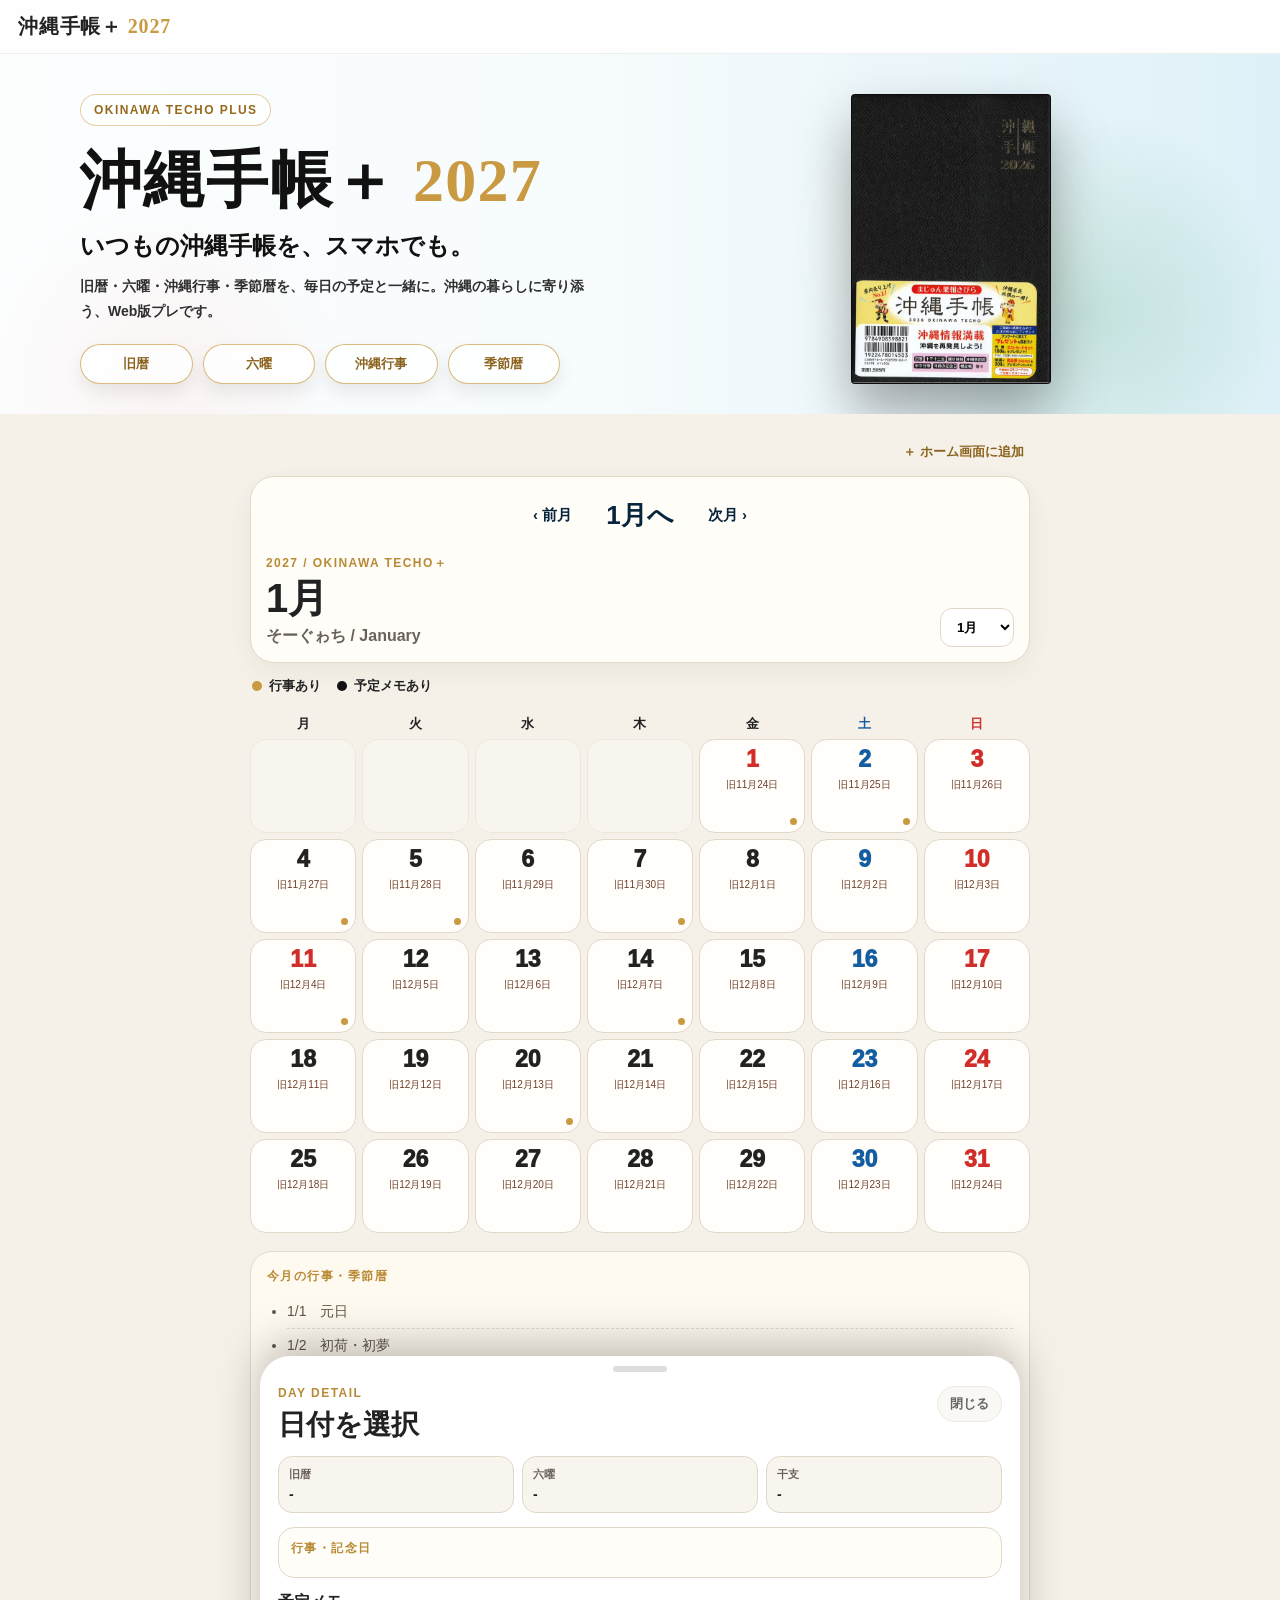
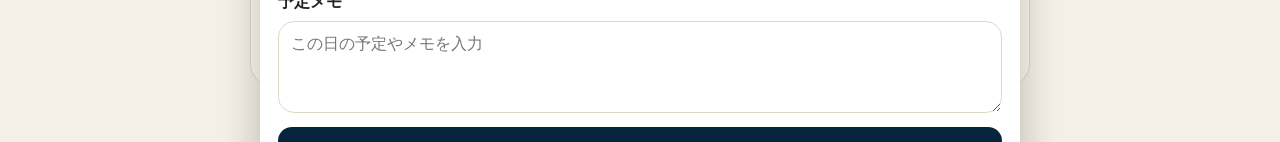
==== commit 0158ca94: "Add files via upload" ====
--- a/index.html
+++ b/index.html
@@ -33,12 +33,8 @@
 </section>
 
 <main id="app" class="app">
-  <section class="installGuide" id="installGuide">
-    <div class="installIcon">📱</div>
-    <div class="installText">
-      <h2>ホーム画面に追加すると便利です</h2>
-      <p>iPhone：Safari下部の「共有」アイコン → 下へスクロール →「ホーム画面に追加」<br>Android：Chrome右上の「︙」メニュー →「ホーム画面に追加」</p>
-    </div>
+  <section class="installMini" id="installGuide">
+    <button type="button">＋ ホーム画面に追加</button>
   </section>
 
   <section class="monthPanel">
--- a/style.css
+++ b/style.css
@@ -22,3 +22,111 @@
 .detailBackdrop{position:fixed;inset:0;background:rgba(0,0,0,.26);opacity:0;pointer-events:none;transition:.2s ease;z-index:49}.detailBackdrop.open{opacity:1;pointer-events:auto}.detailPanel{position:fixed;left:0;right:0;bottom:-100%;z-index:50;max-height:82vh;overflow:auto;background:white;border-radius:26px 26px 0 0;padding:10px 18px 24px;box-shadow:0 -12px 44px rgba(0,0,0,.25);transition:.25s ease;touch-action:pan-y}.detailPanel.open{bottom:0}.handle{width:54px;height:6px;background:#ddd;border-radius:999px;margin:4px auto 14px}.detailHead{display:flex;justify-content:space-between;align-items:flex-start}.detailHead h3{margin:6px 0 12px;font-size:28px}#closeDetail{border:1px solid var(--line);background:#f6f3ed;border-radius:999px;padding:8px 12px;font-weight:800}
 .infoGrid{display:grid;grid-template-columns:repeat(3,1fr);gap:8px}.infoGrid div{background:#f8f5ef;border:1px solid var(--line);border-radius:14px;padding:10px}.infoGrid span{display:block;color:var(--muted);font-size:11px;font-weight:800}.infoGrid strong{display:block;margin-top:4px;font-size:14px}.eventBox{margin-top:14px;border:1px solid var(--line);background:#fffdf8;border-radius:16px;padding:12px}.eventBox ul{margin:8px 0 0;padding-left:20px}.eventBox li{margin:4px 0}.memoLabel{display:block;margin:14px 0 8px;font-weight:900}textarea{width:100%;min-height:92px;border:1px solid var(--line);border-radius:16px;padding:12px;font-size:16px}.saveBtn{width:100%;margin-top:10px;border:none;background:var(--navy);color:white;border-radius:14px;padding:14px;font-weight:900;font-size:16px}
 @media(max-width:780px){.heroInner{grid-template-columns:1fr;min-height:auto;padding:34px 0 36px;gap:26px}.featurePills{grid-template-columns:repeat(2,1fr)}.bookCard{width:min(190px,48vw);height:270px}.hero h1{font-size:clamp(38px,11vw,48px)}}@media(min-width:820px){.detailPanel{width:760px;margin:auto}.dayCell{min-height:94px}}
+
+
+/* v7 UX refinement */
+.hero{
+  min-height:auto!important;
+}
+.heroInner{
+  min-height:360px!important;
+  padding:28px 0 18px!important;
+  align-items:center!important;
+}
+.hero h1{
+  font-size:clamp(34px,7vw,62px)!important;
+}
+.lead{
+  margin-top:14px!important;
+  font-size:clamp(18px,3vw,24px)!important;
+}
+.copy{
+  margin-top:10px!important;
+  font-size:14px!important;
+  line-height:1.8!important;
+  max-width:520px!important;
+}
+.featurePills{
+  margin-top:20px!important;
+  max-width:480px!important;
+  gap:10px!important;
+}
+.featurePills div{
+  padding:10px 8px!important;
+  font-size:13px!important;
+}
+.bookCard{
+  width:min(200px,46vw)!important;
+  height:290px!important;
+  transform:none!important;
+  border-radius:4px!important;
+}
+.bookGlow{
+  width:180px!important;
+  height:180px!important;
+  opacity:.55!important;
+}
+.installMini{
+  margin:10px 0 14px!important;
+  display:flex!important;
+  justify-content:flex-end!important;
+}
+.installMini button{
+  border:none!important;
+  background:transparent!important;
+  color:#8b631e!important;
+  font-weight:900!important;
+  font-size:13px!important;
+}
+.monthPanel{
+  margin-top:0!important;
+}
+.monthNav{
+  display:flex!important;
+  justify-content:center!important;
+  align-items:center!important;
+  gap:18px!important;
+}
+.monthNav button{
+  background:transparent!important;
+  color:#07243d!important;
+  padding:6px 8px!important;
+  font-size:15px!important;
+}
+#todayBtn{
+  font-size:26px!important;
+  font-weight:900!important;
+}
+.legendBox{
+  background:transparent!important;
+  border:none!important;
+  padding:8px 2px!important;
+  margin:6px 0 10px!important;
+}
+.dayCell{
+  background:#fffefb!important;
+}
+.detailPanel{
+  border-radius:30px 30px 0 0!important;
+  padding-top:6px!important;
+}
+#closeDetail{
+  opacity:.6!important;
+}
+@media(max-width:780px){
+  .heroInner{
+    grid-template-columns:1fr .7fr!important;
+    gap:8px!important;
+  }
+  .hero h1{
+    white-space:normal!important;
+    line-height:1.08!important;
+  }
+  .featurePills{
+    grid-template-columns:repeat(2,1fr)!important;
+  }
+  .bookCard{
+    width:140px!important;
+    height:205px!important;
+  }
+}
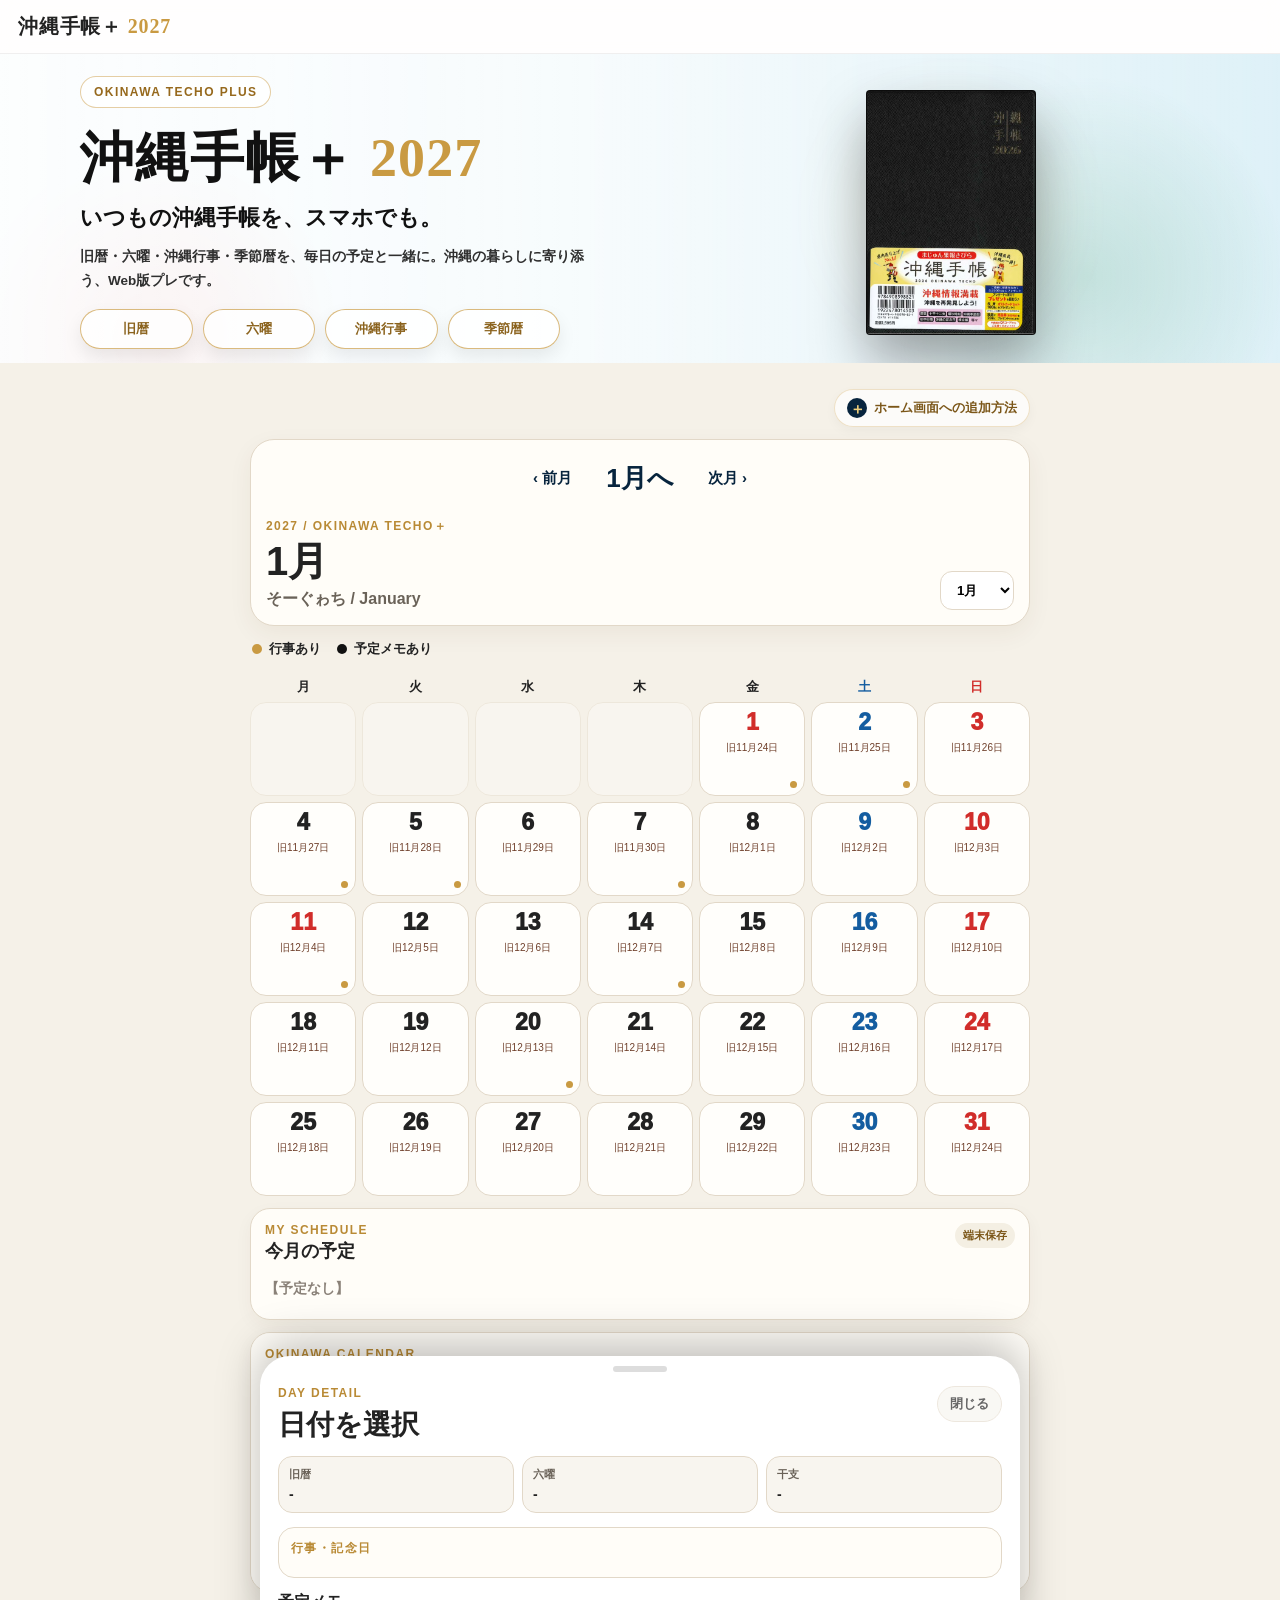
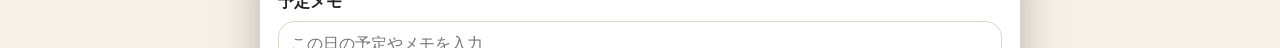
==== commit 247acb3c: "Add files via upload" ====
--- a/index.html
+++ b/index.html
@@ -34,7 +34,10 @@
 
 <main id="app" class="app">
   <section class="installMini" id="installGuide">
-    <button type="button">＋ ホーム画面に追加</button>
+    <button type="button" aria-label="ホーム画面への追加方法">
+      <span class="installMiniIcon">＋</span>
+      <span>ホーム画面への追加方法</span>
+    </button>
   </section>
 
   <section class="monthPanel">
@@ -64,9 +67,25 @@
 
   <section id="calendarGrid" class="calendarGrid"></section>
 
-  <section class="monthlyInfo">
-    <div class="small">今月の行事・季節暦</div>
-    <ul id="seasonText"></ul>
+  <section class="monthListCard monthlySchedule">
+    <div class="listHeader">
+      <div>
+        <div class="small">MY SCHEDULE</div>
+        <h3>今月の予定</h3>
+      </div>
+      <span class="listNote">端末保存</span>
+    </div>
+    <ul id="monthlyMemoList" class="compactList"></ul>
+  </section>
+
+  <section class="monthListCard monthlyInfo">
+    <div class="listHeader">
+      <div>
+        <div class="small">OKINAWA CALENDAR</div>
+        <h3>今月の沖縄行事・季節暦</h3>
+      </div>
+    </div>
+    <ul id="seasonText" class="compactList"></ul>
   </section>
 
   <div id="detailBackdrop" class="detailBackdrop"></div>
--- a/style.css
+++ b/style.css
@@ -130,3 +130,197 @@
     height:205px!important;
   }
 }
+
+
+/* v8: first view smaller + returning-user compact hero */
+.heroInner{
+  min-height:300px!important;
+  padding:22px 0 14px!important;
+}
+.hero h1{
+  font-size:clamp(30px,6vw,54px)!important;
+}
+.lead{
+  font-size:clamp(17px,2.7vw,22px)!important;
+}
+.copy{
+  font-size:13.5px!important;
+}
+.featurePills{
+  margin-top:16px!important;
+}
+.bookCard{
+  width:min(170px,42vw)!important;
+  height:245px!important;
+}
+
+.installMini{
+  margin:8px 0 12px!important;
+  display:flex!important;
+  justify-content:flex-end!important;
+}
+.installMini button{
+  display:inline-flex!important;
+  align-items:center!important;
+  gap:7px!important;
+  border:1px solid rgba(201,154,66,.28)!important;
+  background:rgba(255,255,255,.72)!important;
+  color:#7b5618!important;
+  border-radius:999px!important;
+  padding:8px 12px!important;
+  font-weight:900!important;
+  font-size:12.5px!important;
+  box-shadow:0 4px 12px rgba(0,0,0,.04)!important;
+}
+.installMiniIcon{
+  display:inline-flex!important;
+  align-items:center!important;
+  justify-content:center!important;
+  width:20px!important;
+  height:20px!important;
+  border-radius:50%!important;
+  background:#07243d!important;
+  color:#f0cf7b!important;
+  font-size:15px!important;
+  line-height:1!important;
+}
+
+/* 2回目以降 */
+body.returning-user .heroInner{
+  min-height:150px!important;
+  padding:14px 0 10px!important;
+  grid-template-columns:1fr auto!important;
+}
+body.returning-user .eyebrow,
+body.returning-user .copy,
+body.returning-user .featurePills{
+  display:none!important;
+}
+body.returning-user .hero h1{
+  font-size:clamp(25px,5vw,36px)!important;
+  margin:0!important;
+}
+body.returning-user .lead{
+  font-size:14px!important;
+  margin-top:8px!important;
+}
+body.returning-user .bookCard{
+  width:76px!important;
+  height:108px!important;
+  border-radius:4px!important;
+}
+body.returning-user .bookGlow{
+  display:none!important;
+}
+
+@media(max-width:780px){
+  .heroInner{
+    min-height:260px!important;
+    padding:20px 0 12px!important;
+  }
+  .bookCard{
+    width:118px!important;
+    height:172px!important;
+  }
+  body.returning-user .heroInner{
+    min-height:126px!important;
+    grid-template-columns:1fr auto!important;
+  }
+  body.returning-user .bookCard{
+    width:58px!important;
+    height:82px!important;
+  }
+}
+
+
+/* v9: monthly schedule list and compact lower layout */
+.monthListCard{
+  margin-top:12px!important;
+  background:#fffdf8!important;
+  border:1px solid var(--line)!important;
+  border-radius:20px!important;
+  padding:14px!important;
+  box-shadow:0 6px 18px rgba(80,55,20,.045)!important;
+}
+.listHeader{
+  display:flex!important;
+  align-items:flex-start!important;
+  justify-content:space-between!important;
+  gap:10px!important;
+  margin-bottom:8px!important;
+}
+.listHeader h3{
+  margin:4px 0 0!important;
+  font-size:18px!important;
+  line-height:1.2!important;
+}
+.listNote{
+  display:inline-flex!important;
+  align-items:center!important;
+  border-radius:999px!important;
+  background:#f4efe3!important;
+  color:#7b5618!important;
+  font-size:11px!important;
+  font-weight:900!important;
+  padding:5px 8px!important;
+  white-space:nowrap!important;
+}
+.compactList{
+  list-style:none!important;
+  margin:0!important;
+  padding:0!important;
+  color:#51483f!important;
+  font-size:14px!important;
+  line-height:1.45!important;
+}
+.compactList li{
+  display:flex!important;
+  gap:8px!important;
+  align-items:flex-start!important;
+  padding:7px 0!important;
+  border-bottom:1px dashed rgba(111,63,42,.16)!important;
+}
+.compactList li:last-child{
+  border-bottom:0!important;
+}
+.compactList .listDate{
+  min-width:44px!important;
+  color:#9a6e22!important;
+  font-weight:900!important;
+  flex-shrink:0!important;
+}
+.compactList .emptyText{
+  color:#8a8178!important;
+  font-weight:800!important;
+}
+.monthlyInfo{
+  max-height:260px!important;
+  overflow:auto!important;
+}
+.monthlySchedule{
+  max-height:210px!important;
+  overflow:auto!important;
+}
+.monthlyInfo ul,
+.monthlyInfo li{
+  margin:0!important;
+  padding-left:0!important;
+}
+@media(max-width:780px){
+  .monthListCard{
+    padding:12px!important;
+    border-radius:18px!important;
+  }
+  .listHeader h3{
+    font-size:16px!important;
+  }
+  .compactList{
+    font-size:13px!important;
+  }
+  .monthlyInfo{
+    max-height:230px!important;
+  }
+  .monthlySchedule{
+    max-height:180px!important;
+  }
+}
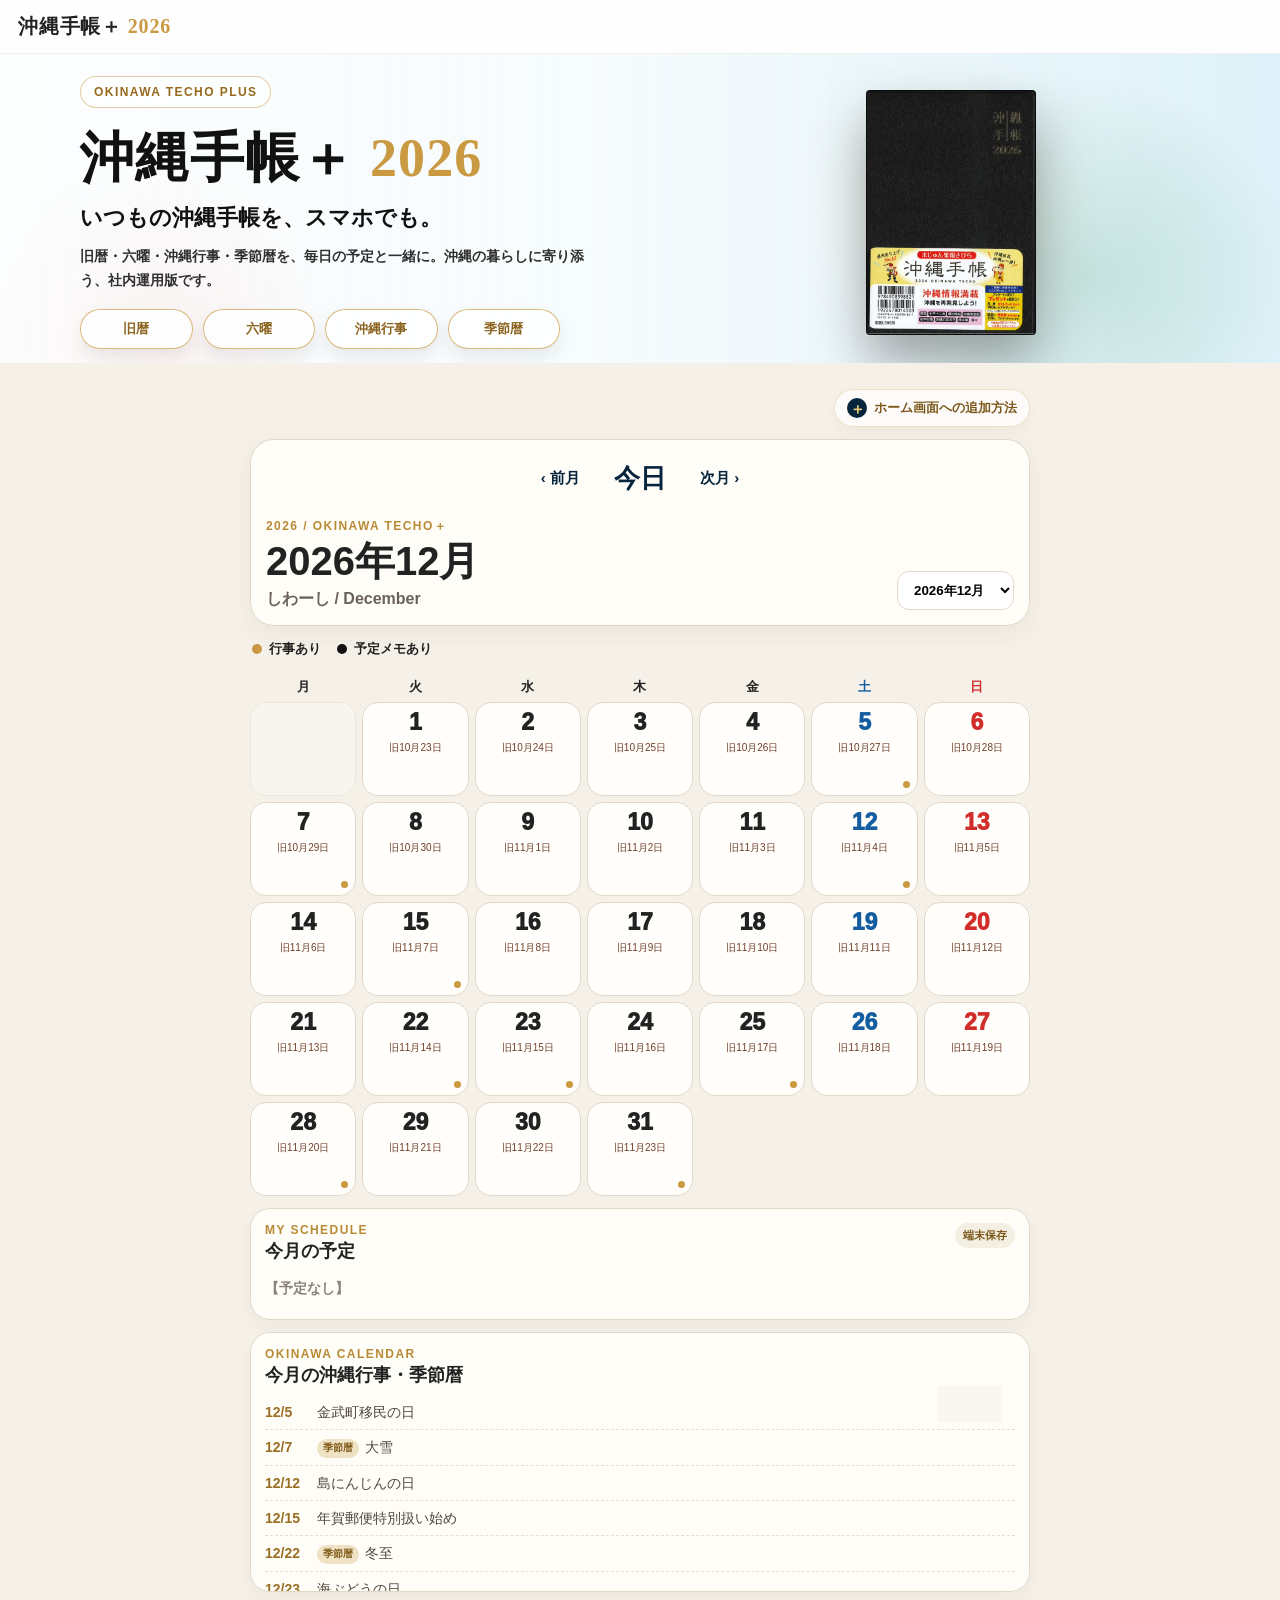
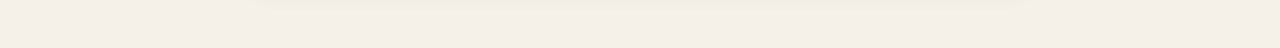
==== commit 0bb72366: "Add files via upload" ====
--- a/index.html
+++ b/index.html
@@ -3,14 +3,14 @@
 <head>
   <meta charset="utf-8">
   <meta name="viewport" content="width=device-width,initial-scale=1">
-  <title>沖縄手帳＋ 2027</title>
-  <meta name="description" content="いつもの沖縄手帳を、スマホでも。旧暦・六曜・沖縄行事・季節暦を確認できる沖縄手帳Web版プレ。">
-  <link rel="stylesheet" href="style.css">
+  <title>沖縄手帳＋ 2026｜社内運用版</title>
+  <meta name="description" content="いつもの沖縄手帳を、スマホでも。旧暦・六曜・沖縄行事・季節暦を確認できる沖縄手帳社内運用版。">
+  <link rel="stylesheet" href="style-v102.css">
 </head>
 <body>
 
 <header class="appHeader">
-  <div class="brandMini">沖縄手帳＋ <span>2027</span></div>
+  <div class="brandMini">沖縄手帳＋ <span>2026</span></div>
 </header>
 
 <section class="hero">
@@ -18,9 +18,9 @@
   <div class="heroInner">
     <div class="heroText">
       <div class="eyebrow">OKINAWA TECHO PLUS</div>
-      <h1>沖縄手帳＋ <span>2027</span></h1>
+      <h1>沖縄手帳＋ <span>2026</span></h1>
       <p class="lead">いつもの沖縄手帳を、スマホでも。</p>
-      <p class="copy">旧暦・六曜・沖縄行事・季節暦を、毎日の予定と一緒に。沖縄の暮らしに寄り添う、Web版プレです。</p>
+      <p class="copy">旧暦・六曜・沖縄行事・季節暦を、毎日の予定と一緒に。沖縄の暮らしに寄り添う、社内運用版です。</p>
       <div class="featurePills">
         <div>旧暦</div><div>六曜</div><div>沖縄行事</div><div>季節暦</div>
       </div>
@@ -43,13 +43,13 @@
   <section class="monthPanel">
     <div class="monthNav">
       <button id="prevMonth" type="button">‹ 前月</button>
-      <button id="todayBtn" type="button">1月へ</button>
+      <button id="todayBtn" type="button">今日</button>
       <button id="nextMonth" type="button">次月 ›</button>
     </div>
     <div class="monthTitleArea">
       <div>
-        <div class="small">2027 / OKINAWA TECHO＋</div>
-        <h2 id="monthTitle">1月</h2>
+        <div id="monthBrandLine" class="small">2026 / OKINAWA TECHO＋</div>
+        <h2 id="monthTitle">2026年8月</h2>
         <p id="monthMeta">そーぐゎち / January</p>
       </div>
       <select id="monthSelect" aria-label="月を選択"></select>
@@ -114,7 +114,7 @@
   </section>
 </main>
 
-<script src="data.js"></script>
-<script src="script.js"></script>
+<script src="data-v102.js"></script>
+<script src="app-v102.js"></script>
 </body>
 </html>
--- a/style-v102.css
+++ b/style-v102.css
@@ -0,0 +1,344 @@
+:root{--navy:#07243d;--gold:#c99a42;--gold2:#f0cf7b;--bg:#f5f1e8;--paper:#fffdf8;--ink:#222;--muted:#6a6258;--line:#e2d8c8;--red:#d12d2a;--blue:#145da0;--brown:#6f3f2a}
+*{box-sizing:border-box}html{scroll-behavior:smooth}body{margin:0;background:var(--bg);color:var(--ink);font-family:-apple-system,BlinkMacSystemFont,"Hiragino Sans","Yu Gothic",Meiryo,sans-serif}
+.appHeader{position:sticky;top:0;z-index:30;height:54px;display:flex;align-items:center;padding:0 18px;background:rgba(255,255,255,.92);backdrop-filter:blur(12px);border-bottom:1px solid rgba(0,0,0,.06)}
+.brandMini{font-family:"Yu Mincho","Hiragino Mincho ProN",serif;font-weight:900;font-size:20px;letter-spacing:.04em}.brandMini span{color:var(--gold)}
+.hero{position:relative;overflow:hidden;color:#111;background:#d7eef6}.heroBg{position:absolute;inset:0;background:linear-gradient(90deg,rgba(255,255,255,.92) 0%,rgba(255,255,255,.80) 46%,rgba(255,255,255,.18) 100%),radial-gradient(circle at 12% 92%,rgba(229,61,47,.48),transparent 16%),radial-gradient(circle at 85% 72%,rgba(8,123,71,.24),transparent 18%),url("https://images.unsplash.com/photo-1507525428034-b723cf961d3e?q=80&w=1800&auto=format&fit=crop") center/cover}
+.heroInner{position:relative;z-index:2;width:min(1120px,92%);margin:auto;min-height:570px;display:grid;grid-template-columns:1.08fr .92fr;align-items:center;gap:36px;padding:54px 0}
+.eyebrow{display:inline-flex;border:1px solid rgba(201,154,66,.48);color:#96691d;background:rgba(255,255,255,.70);border-radius:999px;padding:8px 13px;font-size:12px;font-weight:900;letter-spacing:.12em}
+.hero h1{margin:22px 0 0;font-family:"Yu Mincho","Hiragino Mincho ProN",serif;font-size:clamp(42px,8vw,80px);line-height:1.05;letter-spacing:.02em;white-space:nowrap}.hero h1 span{color:var(--gold)}
+.lead{margin:22px 0 0;font-size:clamp(22px,3.4vw,32px);font-weight:900;line-height:1.55}.copy{max-width:620px;margin:18px 0 0;line-height:1.9;font-weight:700;color:#2f2f2f}
+.featurePills{margin-top:34px;display:grid;grid-template-columns:repeat(4,1fr);gap:14px;max-width:620px}.featurePills div{background:rgba(255,255,255,.80);border:1.4px solid rgba(201,154,66,.68);color:#8b631e;border-radius:999px;padding:15px 8px;text-align:center;font-weight:900;box-shadow:0 8px 18px rgba(0,0,0,.08)}
+.bookVisual{display:flex;justify-content:center;align-items:center;position:relative}.bookGlow{position:absolute;width:280px;height:280px;border-radius:50%;background:rgba(240,207,123,.25);filter:blur(38px)}
+.bookCard{position:relative;width:min(260px,58vw);height:370px;border-radius:8px;overflow:hidden;background:#111;box-shadow:0 28px 54px rgba(0,0,0,.34);border:1px solid rgba(0,0,0,.30);transform:rotate(-2deg)}.bookCard img{width:100%;height:100%;object-fit:cover;object-position:center;display:block}
+.app{width:min(780px,94%);margin:auto;padding:18px 0 56px}.installGuide{display:flex;gap:14px;align-items:flex-start;background:white;border:1px solid rgba(201,154,66,.32);border-radius:22px;padding:16px;margin:18px 0;box-shadow:0 10px 26px rgba(0,0,0,.05)}
+.installIcon{width:48px;height:48px;border-radius:16px;background:var(--navy);color:var(--gold2);display:flex;align-items:center;justify-content:center;font-size:23px;flex-shrink:0}.installGuide h2{margin:0 0 6px;font-size:17px}.installGuide p{margin:0;line-height:1.75;color:var(--muted);font-size:13px}
+.monthPanel{background:var(--paper);border:1px solid var(--line);border-radius:24px;padding:15px;box-shadow:0 8px 24px rgba(80,55,20,.06)}.monthNav{display:grid;grid-template-columns:1fr 1fr 1fr;gap:8px;margin-bottom:16px}.monthNav button{border:none;background:var(--navy);color:white;border-radius:13px;padding:12px 8px;font-weight:900}
+.monthTitleArea{display:flex;justify-content:space-between;align-items:flex-end;gap:12px}.small{color:#b98a35;font-size:12px;font-weight:900;letter-spacing:.12em}.monthTitleArea h2{margin:6px 0 0;font-size:40px;line-height:1}.monthTitleArea p{margin:8px 0 0;font-weight:800;color:var(--muted)}select{border:1px solid var(--line);border-radius:12px;padding:10px 12px;background:white;font-weight:900}
+.legendBox{display:flex;gap:16px;background:white;border:1px solid var(--line);border-radius:18px;padding:12px 14px;margin:12px 0;font-size:13px;font-weight:900}.legendBox div{display:flex;align-items:center;gap:7px}.dot{width:10px;height:10px;border-radius:50%;display:inline-block}.dot.gold{background:var(--gold)}.dot.black{background:#111}
+.weekHeader{display:grid;grid-template-columns:repeat(7,1fr);gap:6px;margin:12px 0 6px;font-size:13px;font-weight:950;text-align:center}.weekHeader div:nth-child(-n+5){color:#222}.weekHeader div:nth-child(6){color:var(--blue)}.weekHeader div:nth-child(7){color:var(--red)}
+.calendarGrid{display:grid;grid-template-columns:repeat(7,1fr);gap:6px}.dayCell{min-height:76px;border:1px solid var(--line);border-radius:16px;background:var(--paper);padding:8px 4px;text-align:center;cursor:pointer;position:relative;overflow:hidden;display:flex;flex-direction:column;align-items:center}.dayCell.empty{opacity:.38;cursor:default;background:#eee8dc}
+.dayNum{display:block;width:100%;text-align:center;font-size:23px;font-weight:950;line-height:1}.dayCell.sun .dayNum{color:var(--red)}.dayCell.sat .dayNum{color:var(--blue)}.dayCell:not(.sun):not(.sat) .dayNum{color:#222}.lunarMini{display:block;max-width:100%;margin-top:7px;color:var(--brown);font-size:10px;white-space:nowrap;overflow:hidden;text-overflow:ellipsis;text-align:center}.eventDot,.memoDot{position:absolute;bottom:7px;width:7px;height:7px;border-radius:50%}.eventDot{right:7px;background:var(--gold)}.memoDot{left:7px;background:#111}
+.monthlyInfo{margin-top:18px;background:#fffaf0;border:1px solid var(--line);border-radius:22px;padding:16px}.monthlyInfo ul{margin:10px 0 0;padding-left:20px;color:#5f554a;line-height:1.65;font-size:14px}.monthlyInfo li{padding:5px 0;border-bottom:1px dashed rgba(111,63,42,.18)}.monthlyInfo li:last-child{border-bottom:0}
+.detailBackdrop{position:fixed;inset:0;background:rgba(0,0,0,.26);opacity:0;pointer-events:none;transition:.2s ease;z-index:49}.detailBackdrop.open{opacity:1;pointer-events:auto}.detailPanel{position:fixed;left:0;right:0;bottom:-100%;z-index:50;max-height:82vh;overflow:auto;background:white;border-radius:26px 26px 0 0;padding:10px 18px 24px;box-shadow:0 -12px 44px rgba(0,0,0,.25);transition:.25s ease;touch-action:pan-y}.detailPanel.open{bottom:0}.handle{width:54px;height:6px;background:#ddd;border-radius:999px;margin:4px auto 14px}.detailHead{display:flex;justify-content:space-between;align-items:flex-start}.detailHead h3{margin:6px 0 12px;font-size:28px}#closeDetail{border:1px solid var(--line);background:#f6f3ed;border-radius:999px;padding:8px 12px;font-weight:800}
+.infoGrid{display:grid;grid-template-columns:repeat(3,1fr);gap:8px}.infoGrid div{background:#f8f5ef;border:1px solid var(--line);border-radius:14px;padding:10px}.infoGrid span{display:block;color:var(--muted);font-size:11px;font-weight:800}.infoGrid strong{display:block;margin-top:4px;font-size:14px}.eventBox{margin-top:14px;border:1px solid var(--line);background:#fffdf8;border-radius:16px;padding:12px}.eventBox ul{margin:8px 0 0;padding-left:20px}.eventBox li{margin:4px 0}.memoLabel{display:block;margin:14px 0 8px;font-weight:900}textarea{width:100%;min-height:92px;border:1px solid var(--line);border-radius:16px;padding:12px;font-size:16px}.saveBtn{width:100%;margin-top:10px;border:none;background:var(--navy);color:white;border-radius:14px;padding:14px;font-weight:900;font-size:16px}
+@media(max-width:780px){.heroInner{grid-template-columns:1fr;min-height:auto;padding:34px 0 36px;gap:26px}.featurePills{grid-template-columns:repeat(2,1fr)}.bookCard{width:min(190px,48vw);height:270px}.hero h1{font-size:clamp(38px,11vw,48px)}}@media(min-width:820px){.detailPanel{width:760px;margin:auto}.dayCell{min-height:94px}}
+
+
+/* v7 UX refinement */
+.hero{
+  min-height:auto!important;
+}
+.heroInner{
+  min-height:360px!important;
+  padding:28px 0 18px!important;
+  align-items:center!important;
+}
+.hero h1{
+  font-size:clamp(34px,7vw,62px)!important;
+}
+.lead{
+  margin-top:14px!important;
+  font-size:clamp(18px,3vw,24px)!important;
+}
+.copy{
+  margin-top:10px!important;
+  font-size:14px!important;
+  line-height:1.8!important;
+  max-width:520px!important;
+}
+.featurePills{
+  margin-top:20px!important;
+  max-width:480px!important;
+  gap:10px!important;
+}
+.featurePills div{
+  padding:10px 8px!important;
+  font-size:13px!important;
+}
+.bookCard{
+  width:min(200px,46vw)!important;
+  height:290px!important;
+  transform:none!important;
+  border-radius:4px!important;
+}
+.bookGlow{
+  width:180px!important;
+  height:180px!important;
+  opacity:.55!important;
+}
+.installMini{
+  margin:10px 0 14px!important;
+  display:flex!important;
+  justify-content:flex-end!important;
+}
+.installMini button{
+  border:none!important;
+  background:transparent!important;
+  color:#8b631e!important;
+  font-weight:900!important;
+  font-size:13px!important;
+}
+.monthPanel{
+  margin-top:0!important;
+}
+.monthNav{
+  display:flex!important;
+  justify-content:center!important;
+  align-items:center!important;
+  gap:18px!important;
+}
+.monthNav button{
+  background:transparent!important;
+  color:#07243d!important;
+  padding:6px 8px!important;
+  font-size:15px!important;
+}
+#todayBtn{
+  font-size:26px!important;
+  font-weight:900!important;
+}
+.legendBox{
+  background:transparent!important;
+  border:none!important;
+  padding:8px 2px!important;
+  margin:6px 0 10px!important;
+}
+.dayCell{
+  background:#fffefb!important;
+}
+.detailPanel{
+  border-radius:30px 30px 0 0!important;
+  padding-top:6px!important;
+}
+#closeDetail{
+  opacity:.6!important;
+}
+@media(max-width:780px){
+  .heroInner{
+    grid-template-columns:1fr .7fr!important;
+    gap:8px!important;
+  }
+  .hero h1{
+    white-space:normal!important;
+    line-height:1.08!important;
+  }
+  .featurePills{
+    grid-template-columns:repeat(2,1fr)!important;
+  }
+  .bookCard{
+    width:140px!important;
+    height:205px!important;
+  }
+}
+
+
+/* v8: first view smaller + returning-user compact hero */
+.heroInner{
+  min-height:300px!important;
+  padding:22px 0 14px!important;
+}
+.hero h1{
+  font-size:clamp(30px,6vw,54px)!important;
+}
+.lead{
+  font-size:clamp(17px,2.7vw,22px)!important;
+}
+.copy{
+  font-size:13.5px!important;
+}
+.featurePills{
+  margin-top:16px!important;
+}
+.bookCard{
+  width:min(170px,42vw)!important;
+  height:245px!important;
+}
+
+.installMini{
+  margin:8px 0 12px!important;
+  display:flex!important;
+  justify-content:flex-end!important;
+}
+.installMini button{
+  display:inline-flex!important;
+  align-items:center!important;
+  gap:7px!important;
+  border:1px solid rgba(201,154,66,.28)!important;
+  background:rgba(255,255,255,.72)!important;
+  color:#7b5618!important;
+  border-radius:999px!important;
+  padding:8px 12px!important;
+  font-weight:900!important;
+  font-size:12.5px!important;
+  box-shadow:0 4px 12px rgba(0,0,0,.04)!important;
+}
+.installMiniIcon{
+  display:inline-flex!important;
+  align-items:center!important;
+  justify-content:center!important;
+  width:20px!important;
+  height:20px!important;
+  border-radius:50%!important;
+  background:#07243d!important;
+  color:#f0cf7b!important;
+  font-size:15px!important;
+  line-height:1!important;
+}
+
+/* 2回目以降 */
+body.returning-user .heroInner{
+  min-height:150px!important;
+  padding:14px 0 10px!important;
+  grid-template-columns:1fr auto!important;
+}
+body.returning-user .eyebrow,
+body.returning-user .copy,
+body.returning-user .featurePills{
+  display:none!important;
+}
+body.returning-user .hero h1{
+  font-size:clamp(25px,5vw,36px)!important;
+  margin:0!important;
+}
+body.returning-user .lead{
+  font-size:14px!important;
+  margin-top:8px!important;
+}
+body.returning-user .bookCard{
+  width:76px!important;
+  height:108px!important;
+  border-radius:4px!important;
+}
+body.returning-user .bookGlow{
+  display:none!important;
+}
+
+@media(max-width:780px){
+  .heroInner{
+    min-height:260px!important;
+    padding:20px 0 12px!important;
+  }
+  .bookCard{
+    width:118px!important;
+    height:172px!important;
+  }
+  body.returning-user .heroInner{
+    min-height:126px!important;
+    grid-template-columns:1fr auto!important;
+  }
+  body.returning-user .bookCard{
+    width:58px!important;
+    height:82px!important;
+  }
+}
+
+
+/* v9: monthly schedule list and compact lower layout */
+.monthListCard{
+  margin-top:12px!important;
+  background:#fffdf8!important;
+  border:1px solid var(--line)!important;
+  border-radius:20px!important;
+  padding:14px!important;
+  box-shadow:0 6px 18px rgba(80,55,20,.045)!important;
+}
+.listHeader{
+  display:flex!important;
+  align-items:flex-start!important;
+  justify-content:space-between!important;
+  gap:10px!important;
+  margin-bottom:8px!important;
+}
+.listHeader h3{
+  margin:4px 0 0!important;
+  font-size:18px!important;
+  line-height:1.2!important;
+}
+.listNote{
+  display:inline-flex!important;
+  align-items:center!important;
+  border-radius:999px!important;
+  background:#f4efe3!important;
+  color:#7b5618!important;
+  font-size:11px!important;
+  font-weight:900!important;
+  padding:5px 8px!important;
+  white-space:nowrap!important;
+}
+.compactList{
+  list-style:none!important;
+  margin:0!important;
+  padding:0!important;
+  color:#51483f!important;
+  font-size:14px!important;
+  line-height:1.45!important;
+}
+.compactList li{
+  display:flex!important;
+  gap:8px!important;
+  align-items:flex-start!important;
+  padding:7px 0!important;
+  border-bottom:1px dashed rgba(111,63,42,.16)!important;
+}
+.compactList li:last-child{
+  border-bottom:0!important;
+}
+.compactList .listDate{
+  min-width:44px!important;
+  color:#9a6e22!important;
+  font-weight:900!important;
+  flex-shrink:0!important;
+}
+.compactList .emptyText{
+  color:#8a8178!important;
+  font-weight:800!important;
+}
+.monthlyInfo{
+  max-height:260px!important;
+  overflow:auto!important;
+}
+.monthlySchedule{
+  max-height:210px!important;
+  overflow:auto!important;
+}
+.monthlyInfo ul,
+.monthlyInfo li{
+  margin:0!important;
+  padding-left:0!important;
+}
+@media(max-width:780px){
+  .monthListCard{
+    padding:12px!important;
+    border-radius:18px!important;
+  }
+  .listHeader h3{
+    font-size:16px!important;
+  }
+  .compactList{
+    font-size:13px!important;
+  }
+  .monthlyInfo{
+    max-height:230px!important;
+  }
+  .monthlySchedule{
+    max-height:180px!important;
+  }
+}
+
+
+/* v10: 8-month data and persistence-safe UI */
+.seasonBadge{
+  display:inline-block;
+  margin-right:6px;
+  padding:2px 6px;
+  border-radius:999px;
+  background:#efe2c5;
+  color:#805b19;
+  font-size:10px;
+  font-weight:900;
+  vertical-align:1px;
+}
+.monthNav button:disabled{
+  opacity:.35;
+  cursor:default;
+}
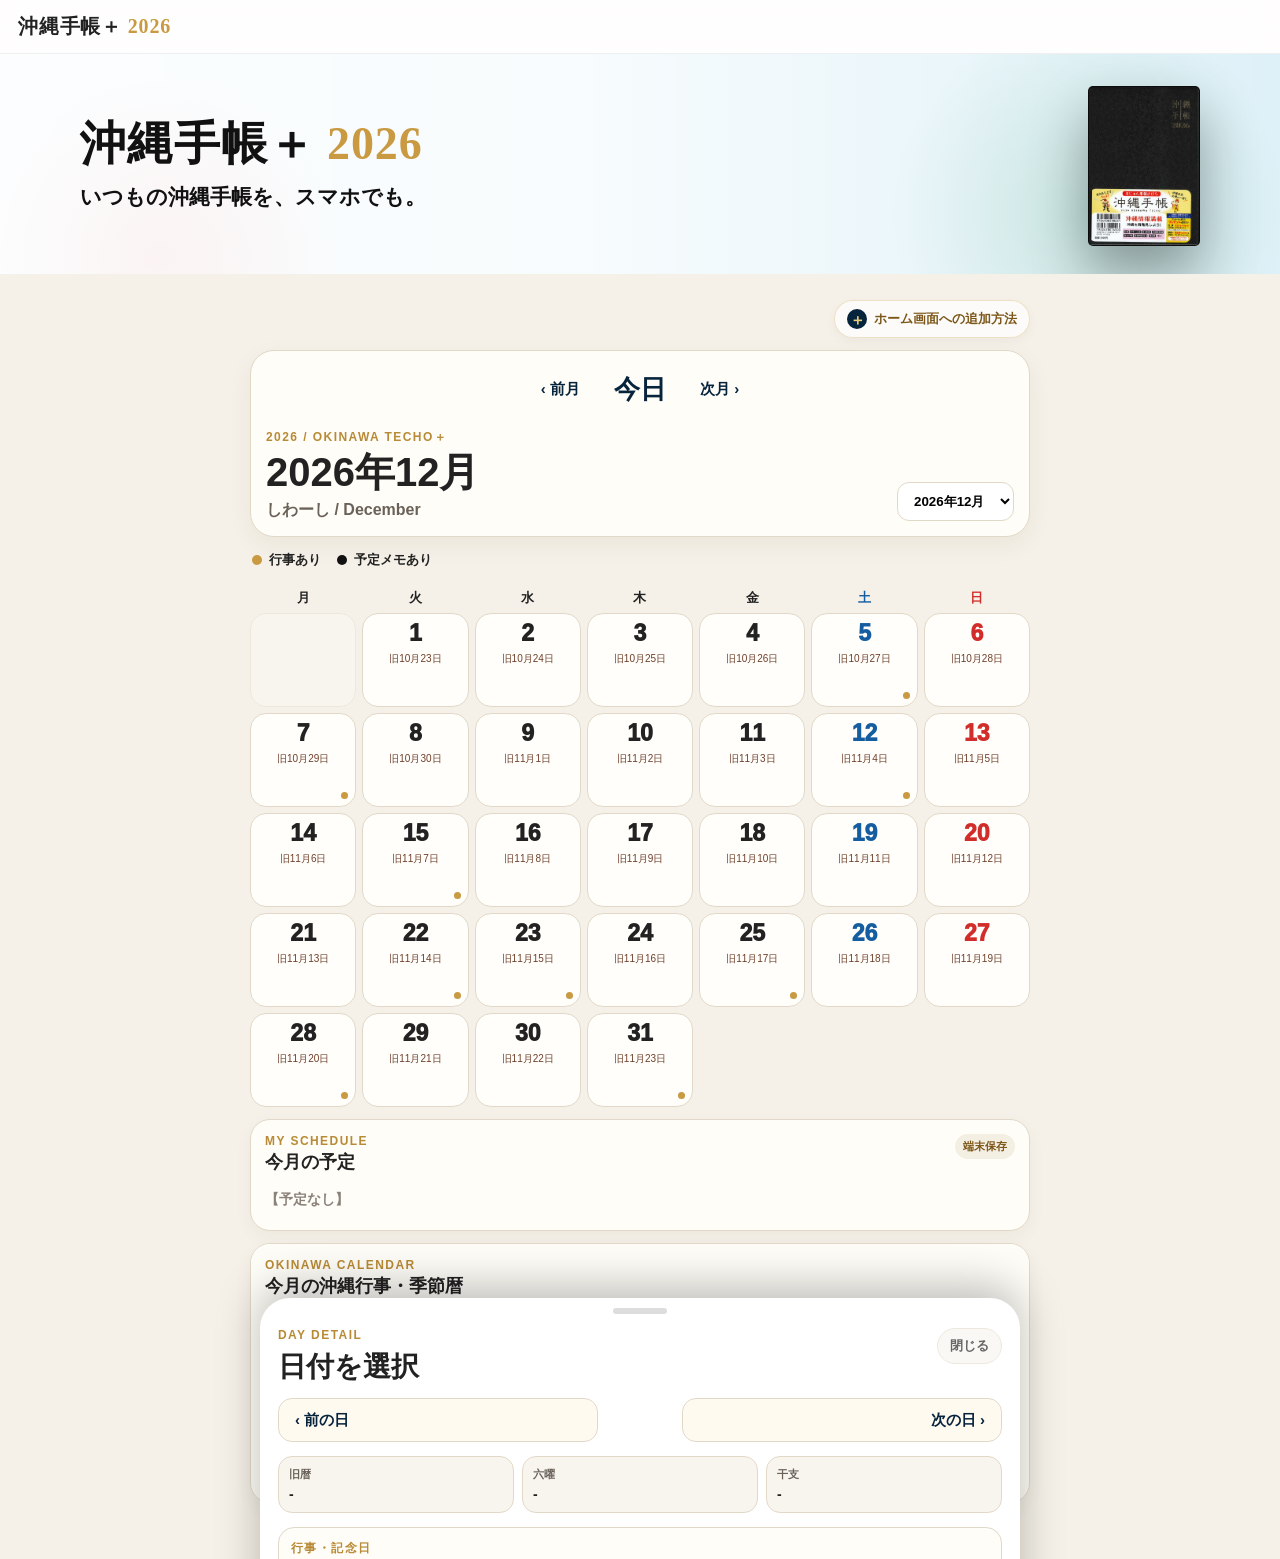
==== commit 9a6ab308: "Add files via upload" ====
--- a/index.html
+++ b/index.html
@@ -3,9 +3,9 @@
 <head>
   <meta charset="utf-8">
   <meta name="viewport" content="width=device-width,initial-scale=1">
-  <title>沖縄手帳＋ 2026｜社内運用版</title>
-  <meta name="description" content="いつもの沖縄手帳を、スマホでも。旧暦・六曜・沖縄行事・季節暦を確認できる沖縄手帳社内運用版。">
-  <link rel="stylesheet" href="style-v102.css">
+  <title>沖縄手帳＋ 2026</title>
+  <meta name="description" content="いつもの沖縄手帳を、スマホでも。旧暦・六曜・沖縄行事・季節暦を確認できる沖縄手帳Web版プレ。">
+  <link rel="stylesheet" href="style.css?v=1.0.4">
 </head>
 <body>
 
@@ -20,7 +20,7 @@
       <div class="eyebrow">OKINAWA TECHO PLUS</div>
       <h1>沖縄手帳＋ <span>2026</span></h1>
       <p class="lead">いつもの沖縄手帳を、スマホでも。</p>
-      <p class="copy">旧暦・六曜・沖縄行事・季節暦を、毎日の予定と一緒に。沖縄の暮らしに寄り添う、社内運用版です。</p>
+      <p class="copy">旧暦・六曜・沖縄行事・季節暦を、毎日の予定と一緒に。沖縄の暮らしに寄り添う、Web版プレです。</p>
       <div class="featurePills">
         <div>旧暦</div><div>六曜</div><div>沖縄行事</div><div>季節暦</div>
       </div>
@@ -99,6 +99,11 @@
       </div>
       <button id="closeDetail" type="button">閉じる</button>
     </div>
+    <nav class="dayNav" aria-label="日付を移動">
+      <button id="prevDay" type="button">‹ 前の日</button>
+      <span id="saveStatus" class="saveStatus" aria-live="polite"></span>
+      <button id="nextDay" type="button">次の日 ›</button>
+    </nav>
     <div class="infoGrid">
       <div><span>旧暦</span><strong id="detailLunar">-</strong></div>
       <div><span>六曜</span><strong id="detailRokuyo">-</strong></div>
@@ -114,7 +119,7 @@
   </section>
 </main>
 
-<script src="data-v102.js"></script>
-<script src="app-v102.js"></script>
+<script src="data.js?v=1.0.4"></script>
+<script src="script.js?v=1.0.4"></script>
 </body>
 </html>
--- a/style.css
+++ b/style.css
@@ -0,0 +1,429 @@
+:root{--navy:#07243d;--gold:#c99a42;--gold2:#f0cf7b;--bg:#f5f1e8;--paper:#fffdf8;--ink:#222;--muted:#6a6258;--line:#e2d8c8;--red:#d12d2a;--blue:#145da0;--brown:#6f3f2a}
+*{box-sizing:border-box}html{scroll-behavior:smooth}body{margin:0;background:var(--bg);color:var(--ink);font-family:-apple-system,BlinkMacSystemFont,"Hiragino Sans","Yu Gothic",Meiryo,sans-serif}
+.appHeader{position:sticky;top:0;z-index:30;height:54px;display:flex;align-items:center;padding:0 18px;background:rgba(255,255,255,.92);backdrop-filter:blur(12px);border-bottom:1px solid rgba(0,0,0,.06)}
+.brandMini{font-family:"Yu Mincho","Hiragino Mincho ProN",serif;font-weight:900;font-size:20px;letter-spacing:.04em}.brandMini span{color:var(--gold)}
+.hero{position:relative;overflow:hidden;color:#111;background:#d7eef6}.heroBg{position:absolute;inset:0;background:linear-gradient(90deg,rgba(255,255,255,.92) 0%,rgba(255,255,255,.80) 46%,rgba(255,255,255,.18) 100%),radial-gradient(circle at 12% 92%,rgba(229,61,47,.48),transparent 16%),radial-gradient(circle at 85% 72%,rgba(8,123,71,.24),transparent 18%),url("https://images.unsplash.com/photo-1507525428034-b723cf961d3e?q=80&w=1800&auto=format&fit=crop") center/cover}
+.heroInner{position:relative;z-index:2;width:min(1120px,92%);margin:auto;min-height:570px;display:grid;grid-template-columns:1.08fr .92fr;align-items:center;gap:36px;padding:54px 0}
+.eyebrow{display:inline-flex;border:1px solid rgba(201,154,66,.48);color:#96691d;background:rgba(255,255,255,.70);border-radius:999px;padding:8px 13px;font-size:12px;font-weight:900;letter-spacing:.12em}
+.hero h1{margin:22px 0 0;font-family:"Yu Mincho","Hiragino Mincho ProN",serif;font-size:clamp(42px,8vw,80px);line-height:1.05;letter-spacing:.02em;white-space:nowrap}.hero h1 span{color:var(--gold)}
+.lead{margin:22px 0 0;font-size:clamp(22px,3.4vw,32px);font-weight:900;line-height:1.55}.copy{max-width:620px;margin:18px 0 0;line-height:1.9;font-weight:700;color:#2f2f2f}
+.featurePills{margin-top:34px;display:grid;grid-template-columns:repeat(4,1fr);gap:14px;max-width:620px}.featurePills div{background:rgba(255,255,255,.80);border:1.4px solid rgba(201,154,66,.68);color:#8b631e;border-radius:999px;padding:15px 8px;text-align:center;font-weight:900;box-shadow:0 8px 18px rgba(0,0,0,.08)}
+.bookVisual{display:flex;justify-content:center;align-items:center;position:relative}.bookGlow{position:absolute;width:280px;height:280px;border-radius:50%;background:rgba(240,207,123,.25);filter:blur(38px)}
+.bookCard{position:relative;width:min(260px,58vw);height:370px;border-radius:8px;overflow:hidden;background:#111;box-shadow:0 28px 54px rgba(0,0,0,.34);border:1px solid rgba(0,0,0,.30);transform:rotate(-2deg)}.bookCard img{width:100%;height:100%;object-fit:cover;object-position:center;display:block}
+.app{width:min(780px,94%);margin:auto;padding:18px 0 56px}.installGuide{display:flex;gap:14px;align-items:flex-start;background:white;border:1px solid rgba(201,154,66,.32);border-radius:22px;padding:16px;margin:18px 0;box-shadow:0 10px 26px rgba(0,0,0,.05)}
+.installIcon{width:48px;height:48px;border-radius:16px;background:var(--navy);color:var(--gold2);display:flex;align-items:center;justify-content:center;font-size:23px;flex-shrink:0}.installGuide h2{margin:0 0 6px;font-size:17px}.installGuide p{margin:0;line-height:1.75;color:var(--muted);font-size:13px}
+.monthPanel{background:var(--paper);border:1px solid var(--line);border-radius:24px;padding:15px;box-shadow:0 8px 24px rgba(80,55,20,.06)}.monthNav{display:grid;grid-template-columns:1fr 1fr 1fr;gap:8px;margin-bottom:16px}.monthNav button{border:none;background:var(--navy);color:white;border-radius:13px;padding:12px 8px;font-weight:900}
+.monthTitleArea{display:flex;justify-content:space-between;align-items:flex-end;gap:12px}.small{color:#b98a35;font-size:12px;font-weight:900;letter-spacing:.12em}.monthTitleArea h2{margin:6px 0 0;font-size:40px;line-height:1}.monthTitleArea p{margin:8px 0 0;font-weight:800;color:var(--muted)}select{border:1px solid var(--line);border-radius:12px;padding:10px 12px;background:white;font-weight:900}
+.legendBox{display:flex;gap:16px;background:white;border:1px solid var(--line);border-radius:18px;padding:12px 14px;margin:12px 0;font-size:13px;font-weight:900}.legendBox div{display:flex;align-items:center;gap:7px}.dot{width:10px;height:10px;border-radius:50%;display:inline-block}.dot.gold{background:var(--gold)}.dot.black{background:#111}
+.weekHeader{display:grid;grid-template-columns:repeat(7,1fr);gap:6px;margin:12px 0 6px;font-size:13px;font-weight:950;text-align:center}.weekHeader div:nth-child(-n+5){color:#222}.weekHeader div:nth-child(6){color:var(--blue)}.weekHeader div:nth-child(7){color:var(--red)}
+.calendarGrid{display:grid;grid-template-columns:repeat(7,1fr);gap:6px}.dayCell{min-height:76px;border:1px solid var(--line);border-radius:16px;background:var(--paper);padding:8px 4px;text-align:center;cursor:pointer;position:relative;overflow:hidden;display:flex;flex-direction:column;align-items:center}.dayCell.empty{opacity:.38;cursor:default;background:#eee8dc}
+.dayNum{display:block;width:100%;text-align:center;font-size:23px;font-weight:950;line-height:1}.dayCell.sun .dayNum{color:var(--red)}.dayCell.sat .dayNum{color:var(--blue)}.dayCell:not(.sun):not(.sat) .dayNum{color:#222}.lunarMini{display:block;max-width:100%;margin-top:7px;color:var(--brown);font-size:10px;white-space:nowrap;overflow:hidden;text-overflow:ellipsis;text-align:center}.eventDot,.memoDot{position:absolute;bottom:7px;width:7px;height:7px;border-radius:50%}.eventDot{right:7px;background:var(--gold)}.memoDot{left:7px;background:#111}
+.monthlyInfo{margin-top:18px;background:#fffaf0;border:1px solid var(--line);border-radius:22px;padding:16px}.monthlyInfo ul{margin:10px 0 0;padding-left:20px;color:#5f554a;line-height:1.65;font-size:14px}.monthlyInfo li{padding:5px 0;border-bottom:1px dashed rgba(111,63,42,.18)}.monthlyInfo li:last-child{border-bottom:0}
+.detailBackdrop{position:fixed;inset:0;background:rgba(0,0,0,.26);opacity:0;pointer-events:none;transition:.2s ease;z-index:49}.detailBackdrop.open{opacity:1;pointer-events:auto}.detailPanel{position:fixed;left:0;right:0;bottom:-100%;z-index:50;max-height:82vh;overflow:auto;background:white;border-radius:26px 26px 0 0;padding:10px 18px 24px;box-shadow:0 -12px 44px rgba(0,0,0,.25);transition:.25s ease;touch-action:pan-y}.detailPanel.open{bottom:0}.handle{width:54px;height:6px;background:#ddd;border-radius:999px;margin:4px auto 14px}.detailHead{display:flex;justify-content:space-between;align-items:flex-start}.detailHead h3{margin:6px 0 12px;font-size:28px}#closeDetail{border:1px solid var(--line);background:#f6f3ed;border-radius:999px;padding:8px 12px;font-weight:800}
+.infoGrid{display:grid;grid-template-columns:repeat(3,1fr);gap:8px}.infoGrid div{background:#f8f5ef;border:1px solid var(--line);border-radius:14px;padding:10px}.infoGrid span{display:block;color:var(--muted);font-size:11px;font-weight:800}.infoGrid strong{display:block;margin-top:4px;font-size:14px}.eventBox{margin-top:14px;border:1px solid var(--line);background:#fffdf8;border-radius:16px;padding:12px}.eventBox ul{margin:8px 0 0;padding-left:20px}.eventBox li{margin:4px 0}.memoLabel{display:block;margin:14px 0 8px;font-weight:900}textarea{width:100%;min-height:92px;border:1px solid var(--line);border-radius:16px;padding:12px;font-size:16px}.saveBtn{width:100%;margin-top:10px;border:none;background:var(--navy);color:white;border-radius:14px;padding:14px;font-weight:900;font-size:16px}
+@media(max-width:780px){.heroInner{grid-template-columns:1fr;min-height:auto;padding:34px 0 36px;gap:26px}.featurePills{grid-template-columns:repeat(2,1fr)}.bookCard{width:min(190px,48vw);height:270px}.hero h1{font-size:clamp(38px,11vw,48px)}}@media(min-width:820px){.detailPanel{width:760px;margin:auto}.dayCell{min-height:94px}}
+
+
+/* v7 UX refinement */
+.hero{
+  min-height:auto!important;
+}
+.heroInner{
+  min-height:360px!important;
+  padding:28px 0 18px!important;
+  align-items:center!important;
+}
+.hero h1{
+  font-size:clamp(34px,7vw,62px)!important;
+}
+.lead{
+  margin-top:14px!important;
+  font-size:clamp(18px,3vw,24px)!important;
+}
+.copy{
+  margin-top:10px!important;
+  font-size:14px!important;
+  line-height:1.8!important;
+  max-width:520px!important;
+}
+.featurePills{
+  margin-top:20px!important;
+  max-width:480px!important;
+  gap:10px!important;
+}
+.featurePills div{
+  padding:10px 8px!important;
+  font-size:13px!important;
+}
+.bookCard{
+  width:min(200px,46vw)!important;
+  height:290px!important;
+  transform:none!important;
+  border-radius:4px!important;
+}
+.bookGlow{
+  width:180px!important;
+  height:180px!important;
+  opacity:.55!important;
+}
+.installMini{
+  margin:10px 0 14px!important;
+  display:flex!important;
+  justify-content:flex-end!important;
+}
+.installMini button{
+  border:none!important;
+  background:transparent!important;
+  color:#8b631e!important;
+  font-weight:900!important;
+  font-size:13px!important;
+}
+.monthPanel{
+  margin-top:0!important;
+}
+.monthNav{
+  display:flex!important;
+  justify-content:center!important;
+  align-items:center!important;
+  gap:18px!important;
+}
+.monthNav button{
+  background:transparent!important;
+  color:#07243d!important;
+  padding:6px 8px!important;
+  font-size:15px!important;
+}
+#todayBtn{
+  font-size:26px!important;
+  font-weight:900!important;
+}
+.legendBox{
+  background:transparent!important;
+  border:none!important;
+  padding:8px 2px!important;
+  margin:6px 0 10px!important;
+}
+.dayCell{
+  background:#fffefb!important;
+}
+.detailPanel{
+  border-radius:30px 30px 0 0!important;
+  padding-top:6px!important;
+}
+#closeDetail{
+  opacity:.6!important;
+}
+@media(max-width:780px){
+  .heroInner{
+    grid-template-columns:1fr .7fr!important;
+    gap:8px!important;
+  }
+  .hero h1{
+    white-space:normal!important;
+    line-height:1.08!important;
+  }
+  .featurePills{
+    grid-template-columns:repeat(2,1fr)!important;
+  }
+  .bookCard{
+    width:140px!important;
+    height:205px!important;
+  }
+}
+
+
+/* v8: first view smaller + returning-user compact hero */
+.heroInner{
+  min-height:300px!important;
+  padding:22px 0 14px!important;
+}
+.hero h1{
+  font-size:clamp(30px,6vw,54px)!important;
+}
+.lead{
+  font-size:clamp(17px,2.7vw,22px)!important;
+}
+.copy{
+  font-size:13.5px!important;
+}
+.featurePills{
+  margin-top:16px!important;
+}
+.bookCard{
+  width:min(170px,42vw)!important;
+  height:245px!important;
+}
+
+.installMini{
+  margin:8px 0 12px!important;
+  display:flex!important;
+  justify-content:flex-end!important;
+}
+.installMini button{
+  display:inline-flex!important;
+  align-items:center!important;
+  gap:7px!important;
+  border:1px solid rgba(201,154,66,.28)!important;
+  background:rgba(255,255,255,.72)!important;
+  color:#7b5618!important;
+  border-radius:999px!important;
+  padding:8px 12px!important;
+  font-weight:900!important;
+  font-size:12.5px!important;
+  box-shadow:0 4px 12px rgba(0,0,0,.04)!important;
+}
+.installMiniIcon{
+  display:inline-flex!important;
+  align-items:center!important;
+  justify-content:center!important;
+  width:20px!important;
+  height:20px!important;
+  border-radius:50%!important;
+  background:#07243d!important;
+  color:#f0cf7b!important;
+  font-size:15px!important;
+  line-height:1!important;
+}
+
+/* 2回目以降 */
+body.returning-user .heroInner{
+  min-height:150px!important;
+  padding:14px 0 10px!important;
+  grid-template-columns:1fr auto!important;
+}
+body.returning-user .eyebrow,
+body.returning-user .copy,
+body.returning-user .featurePills{
+  display:none!important;
+}
+body.returning-user .hero h1{
+  font-size:clamp(25px,5vw,36px)!important;
+  margin:0!important;
+}
+body.returning-user .lead{
+  font-size:14px!important;
+  margin-top:8px!important;
+}
+body.returning-user .bookCard{
+  width:76px!important;
+  height:108px!important;
+  border-radius:4px!important;
+}
+body.returning-user .bookGlow{
+  display:none!important;
+}
+
+@media(max-width:780px){
+  .heroInner{
+    min-height:260px!important;
+    padding:20px 0 12px!important;
+  }
+  .bookCard{
+    width:118px!important;
+    height:172px!important;
+  }
+  body.returning-user .heroInner{
+    min-height:126px!important;
+    grid-template-columns:1fr auto!important;
+  }
+  body.returning-user .bookCard{
+    width:58px!important;
+    height:82px!important;
+  }
+}
+
+
+/* v9: monthly schedule list and compact lower layout */
+.monthListCard{
+  margin-top:12px!important;
+  background:#fffdf8!important;
+  border:1px solid var(--line)!important;
+  border-radius:20px!important;
+  padding:14px!important;
+  box-shadow:0 6px 18px rgba(80,55,20,.045)!important;
+}
+.listHeader{
+  display:flex!important;
+  align-items:flex-start!important;
+  justify-content:space-between!important;
+  gap:10px!important;
+  margin-bottom:8px!important;
+}
+.listHeader h3{
+  margin:4px 0 0!important;
+  font-size:18px!important;
+  line-height:1.2!important;
+}
+.listNote{
+  display:inline-flex!important;
+  align-items:center!important;
+  border-radius:999px!important;
+  background:#f4efe3!important;
+  color:#7b5618!important;
+  font-size:11px!important;
+  font-weight:900!important;
+  padding:5px 8px!important;
+  white-space:nowrap!important;
+}
+.compactList{
+  list-style:none!important;
+  margin:0!important;
+  padding:0!important;
+  color:#51483f!important;
+  font-size:14px!important;
+  line-height:1.45!important;
+}
+.compactList li{
+  display:flex!important;
+  gap:8px!important;
+  align-items:flex-start!important;
+  padding:7px 0!important;
+  border-bottom:1px dashed rgba(111,63,42,.16)!important;
+}
+.compactList li:last-child{
+  border-bottom:0!important;
+}
+.compactList .listDate{
+  min-width:44px!important;
+  color:#9a6e22!important;
+  font-weight:900!important;
+  flex-shrink:0!important;
+}
+.compactList .emptyText{
+  color:#8a8178!important;
+  font-weight:800!important;
+}
+.monthlyInfo{
+  max-height:260px!important;
+  overflow:auto!important;
+}
+.monthlySchedule{
+  max-height:210px!important;
+  overflow:auto!important;
+}
+.monthlyInfo ul,
+.monthlyInfo li{
+  margin:0!important;
+  padding-left:0!important;
+}
+@media(max-width:780px){
+  .monthListCard{
+    padding:12px!important;
+    border-radius:18px!important;
+  }
+  .listHeader h3{
+    font-size:16px!important;
+  }
+  .compactList{
+    font-size:13px!important;
+  }
+  .monthlyInfo{
+    max-height:230px!important;
+  }
+  .monthlySchedule{
+    max-height:180px!important;
+  }
+}
+
+
+/* v10: 8-month data and persistence-safe UI */
+.seasonBadge{
+  display:inline-block;
+  margin-right:6px;
+  padding:2px 6px;
+  border-radius:999px;
+  background:#efe2c5;
+  color:#805b19;
+  font-size:10px;
+  font-weight:900;
+  vertical-align:1px;
+}
+.monthNav button:disabled{
+  opacity:.35;
+  cursor:default;
+}
+
+
+/* v1.0.4: Safari／ホーム画面で共通のバナー表示 */
+body.returning-user .heroInner,
+.heroInner{
+  min-height:220px!important;
+  padding:22px 0 18px!important;
+  grid-template-columns:1fr auto!important;
+  gap:18px!important;
+}
+body.returning-user .eyebrow,
+.eyebrow,
+body.returning-user .copy,
+.copy,
+body.returning-user .featurePills,
+.featurePills{
+  display:none!important;
+}
+body.returning-user .hero h1,
+.hero h1{
+  margin:0!important;
+  font-size:clamp(30px,6vw,46px)!important;
+  white-space:normal!important;
+  line-height:1.08!important;
+}
+body.returning-user .lead,
+.lead{
+  margin:12px 0 0!important;
+  font-size:clamp(16px,2.8vw,21px)!important;
+  line-height:1.5!important;
+}
+body.returning-user .bookCard,
+.bookCard{
+  width:112px!important;
+  height:160px!important;
+  border-radius:5px!important;
+  transform:none!important;
+}
+body.returning-user .bookGlow,
+.bookGlow{display:none!important;}
+
+.dayNav{
+  display:grid;
+  grid-template-columns:1fr auto 1fr;
+  align-items:center;
+  gap:10px;
+  margin:0 0 14px;
+}
+.dayNav button{
+  min-height:44px;
+  border:1px solid var(--line);
+  border-radius:14px;
+  background:#fffaf0;
+  color:var(--navy);
+  font-size:15px;
+  font-weight:900;
+}
+.dayNav button:last-child{text-align:right;padding-right:16px;}
+.dayNav button:first-child{text-align:left;padding-left:16px;}
+.dayNav button:disabled{opacity:.35;cursor:not-allowed;}
+.saveStatus{
+  min-width:64px;
+  color:#7b5618;
+  font-size:11px;
+  font-weight:800;
+  text-align:center;
+}
+
+@media(max-width:780px){
+  body.returning-user .heroInner,
+  .heroInner{
+    min-height:190px!important;
+    height:190px!important;
+    padding:18px 0!important;
+    grid-template-columns:minmax(0,1fr) 86px!important;
+    gap:12px!important;
+  }
+  body.returning-user .hero h1,
+  .hero h1{font-size:clamp(29px,8vw,39px)!important;}
+  body.returning-user .lead,
+  .lead{font-size:15px!important;margin-top:10px!important;}
+  body.returning-user .bookCard,
+  .bookCard{width:78px!important;height:112px!important;}
+  .dayNav{position:sticky;top:0;background:white;z-index:2;padding:4px 0 10px;}
+}
